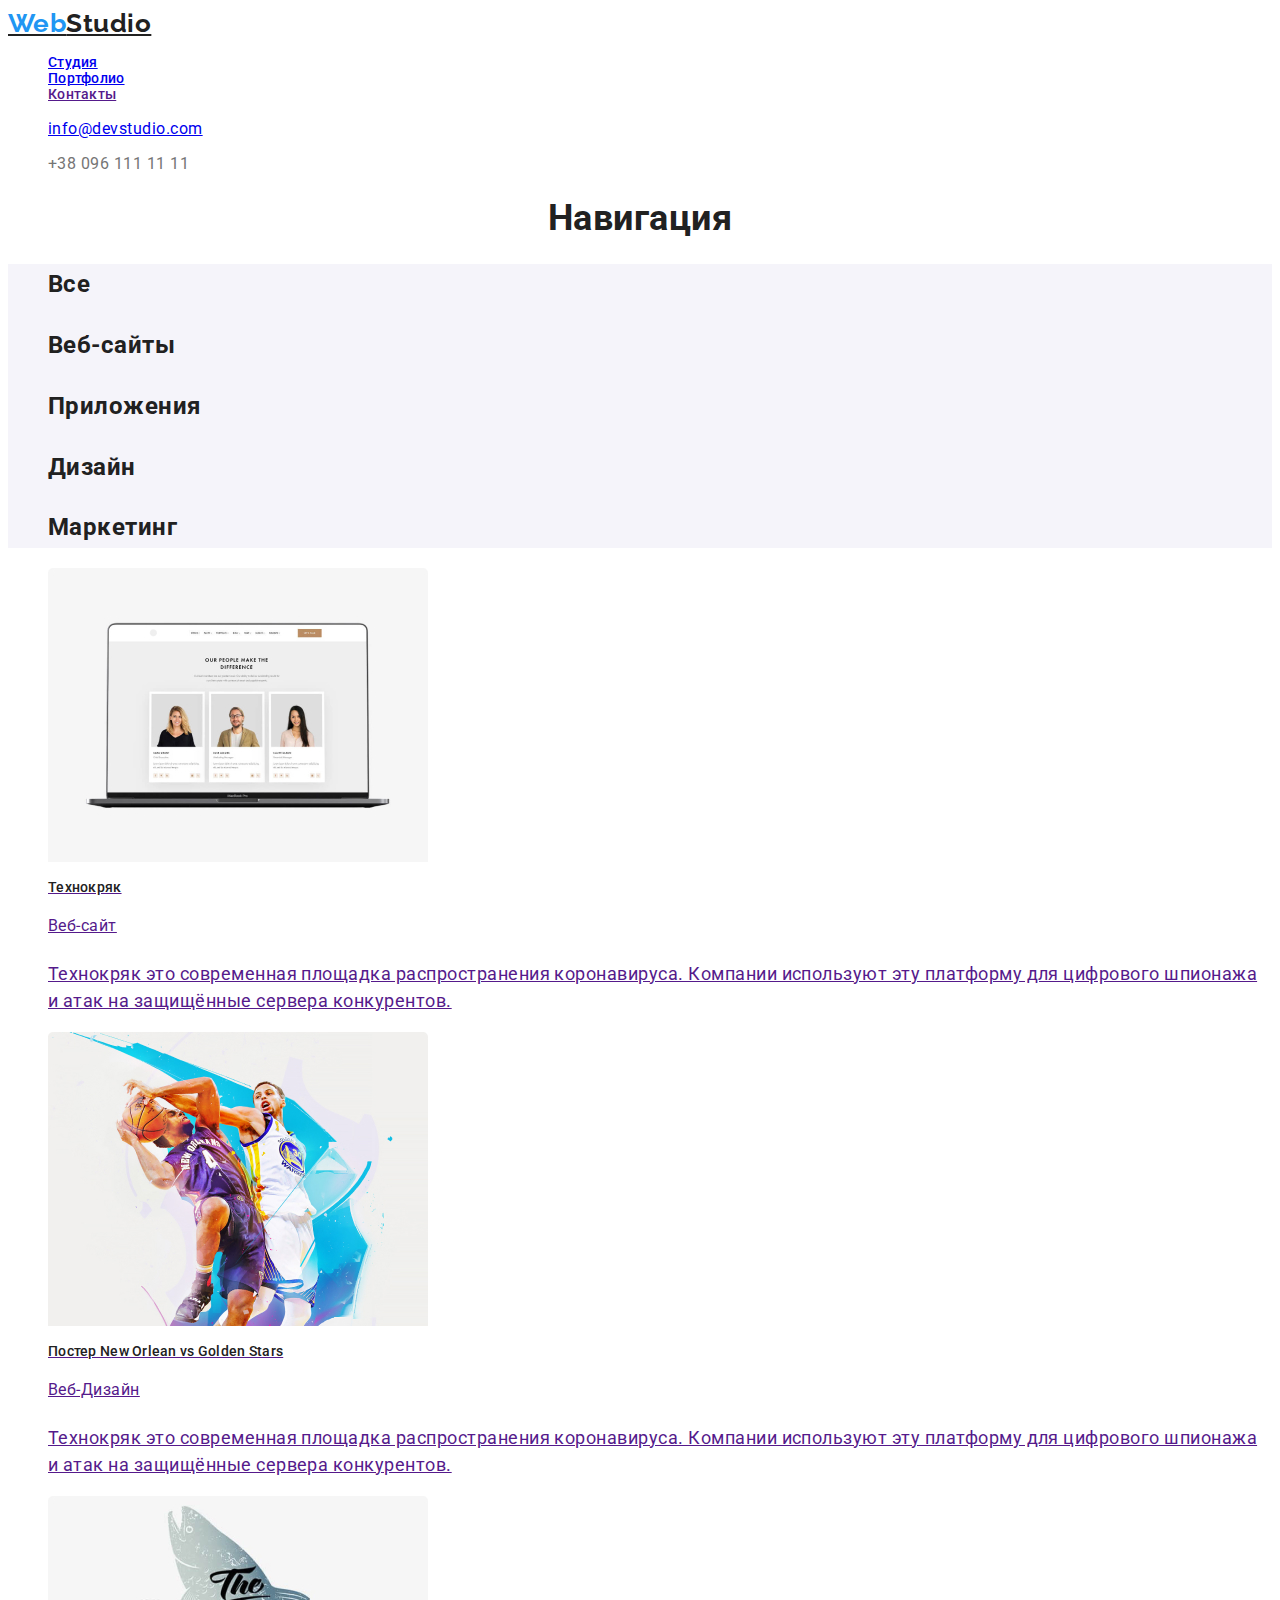
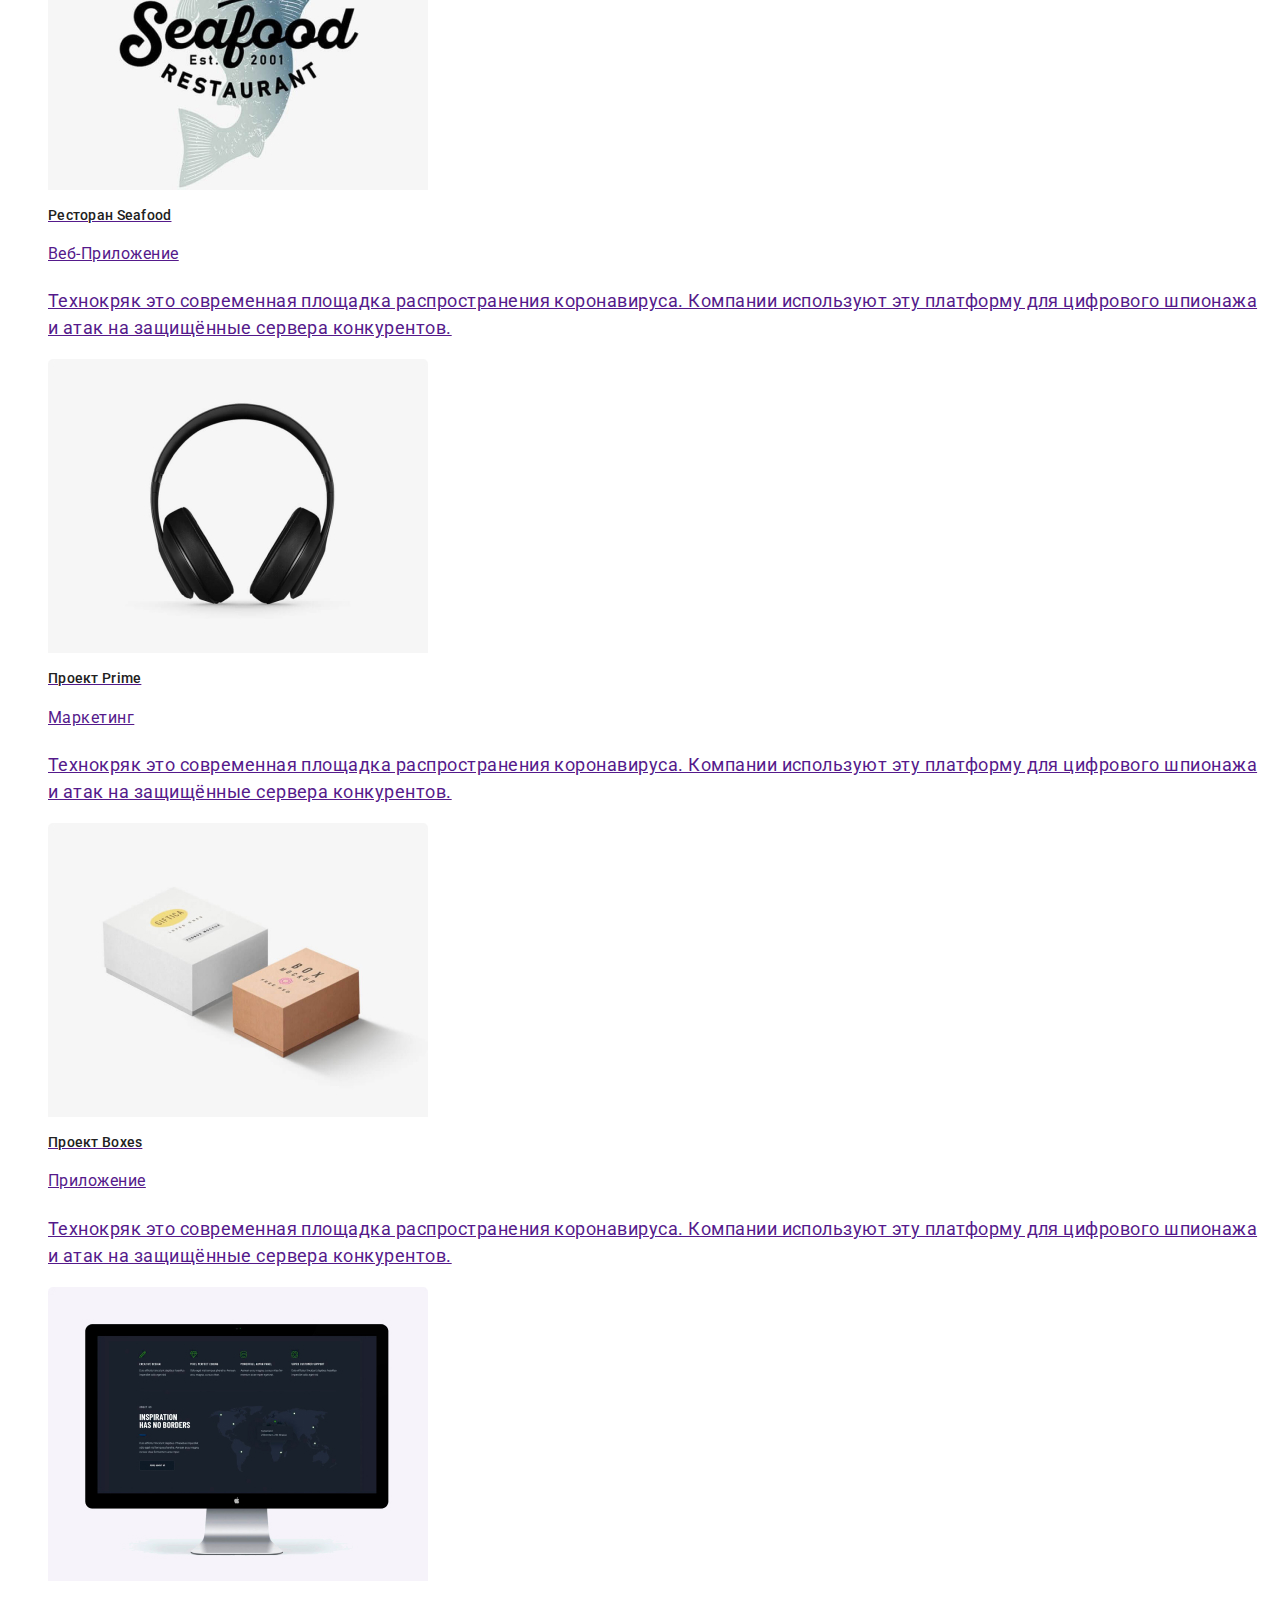
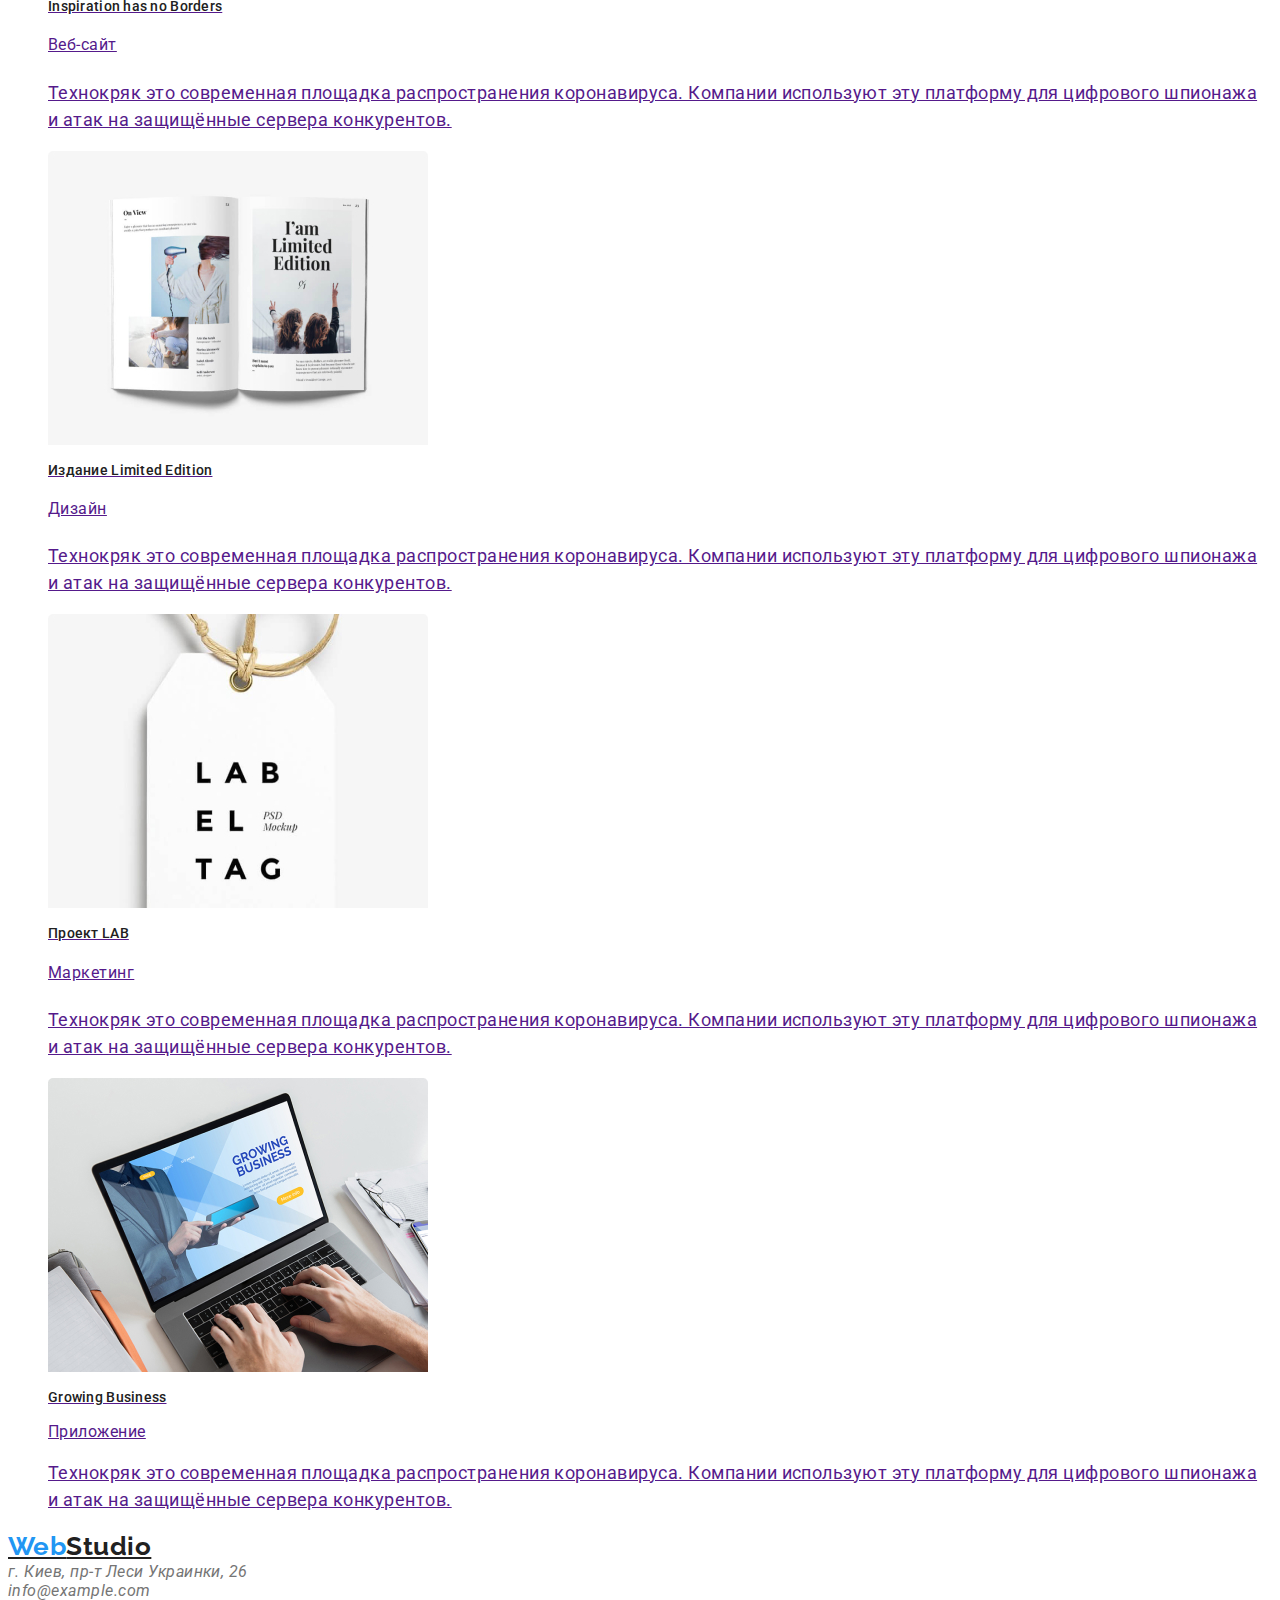
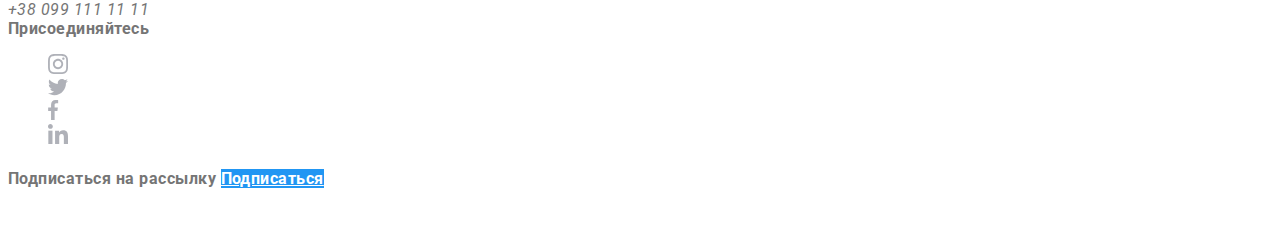
==== portfolio.html @ 04b440ba "update" ====
<!DOCTYPE html>
<html lang="ru">
<head>
    <meta charset="UTF-8">
    <meta name="viewport" content="width=device-width, initial-scale=1.0">
    <title>Portfolio</title>
    <link  href="https://fonts.googleapis.com/css2?family=Raleway:wght@700&family=Roboto:wght@400;500;700;900&display=swap"
     rel="stylesheet">
    <link  rel="stylesheet" href="./css/styles.css">
</head>
<body>
      <!--Шапка-->
    <header>
      <nav>
      <a href ="./index.html" class="logo"><span class="web">Web</span>Studio</a>
       <ul class="site-nav">
         <li class="link"><a href="./index.html">Студия</a></li>
         <li class="link current"><a href="portfolio.html">Портфолио</a></li>
         <li class="link"><a href="">Контакты</a></li>
      </ul> 
      </nav>
       <ul class="auth-nav">
         <li> <a href="info@devstudio.com" class="link">info@devstudio.com</a></li>
         <li><p>+38 096 111 11 11</p></li>
      </ul>
  </header>
         <!--Навигация-->
     <main>
            <section class="section">
                <h1 class="section-title">Навигация</h1> <!--скрить с css-->
                   <ul class="button">
                    <li class="nav"><h2>Все</h2></li>
                    <li class="nav"><h2>Веб-сайты</h2></li>
                    <li class="nav"><h2>Приложения</h2></li>
                    <li class="nav"><h2>Дизайн</h2></li>
                    <li class="nav"><h2>Маркетинг</h2></li>
                </ul>
                  <!--Портфолио-->
                <ul>              
           
                   <li> 
                    <a href=""> 
                        <img src="./images/portfolio1.jpg" alt="Ноутбук"> 
                        <h3 class="title-portfolio">Технокряк</h3> 
                         <p class="text">Веб-сайт</p>
                        <p class="text-about">Технокряк это современная площадка распространения коронавируса. Компании используют эту платформу для цифрового шпионажа и атак на защищённые сервера конкурентов.</p>
                    </a>
                   </li>
           
                   <li> 
                    <a href=""> 
                        <img src="./images/portfolio2.jpg" alt="Ноутбук"> 
                        <h3 class="title-portfolio">Постер New Orlean vs Golden Stars</h3> 
                         <p class="text">Веб-Дизайн</p>
                        <p class="text-about">Технокряк это современная площадка распространения коронавируса. Компании используют эту платформу для цифрового шпионажа и атак на защищённые сервера конкурентов.</p>
                    </a>
                   </li>

                   <li> 
                    <a href=""> 
                        <img src="./images/portfolio3.jpg" alt="Ноутбук"> 
                        <h3 class="title-portfolio">Ресторан Seafood</h3> 
                         <p class="text">Веб-Приложение</p>
                        <p class="text-about">Технокряк это современная площадка распространения коронавируса. Компании используют эту платформу для цифрового шпионажа и атак на защищённые сервера конкурентов.</p>
                    </a>
                   </li>

                   <li> 
                    <a href=""> 
                        <img src="./images/portfolio4.jpg" alt="Ноутбук"> 
                        <h3 class="title-portfolio">Проект Prime</h3> 
                         <p class="text">Маркетинг</p>
                        <p class="text-about">Технокряк это современная площадка распространения коронавируса. Компании используют эту платформу для цифрового шпионажа и атак на защищённые сервера конкурентов.</p>
                    </a>
                   </li>

                   <li> 
                    <a href=""> 
                        <img src="./images/portfolio5.jpg" alt="Ноутбук"> 
                        <h3 class="title-portfolio">Проект Boxes</h3> 
                         <p class="text">Приложение</p>
                        <p class="text-about">Технокряк это современная площадка распространения коронавируса. Компании используют эту платформу для цифрового шпионажа и атак на защищённые сервера конкурентов.</p>
                    </a>
                   </li>

                   <li> 
                    <a href=""> 
                        <img src="./images/portfolio6.jpg" alt="Ноутбук"> 
                        <h3 class="title-portfolio">Inspiration has no Borders</h3> 
                         <p class="text">Веб-сайт</p>
                        <p class="text-about">Технокряк это современная площадка распространения коронавируса. Компании используют эту платформу для цифрового шпионажа и атак на защищённые сервера конкурентов.</p>
                    </a>
                   </li>

                   <li> 
                    <a href=""> 
                        <img src="./images/portfolio7.jpg" alt="Ноутбук"> 
                        <h3 class="title-portfolio">Издание Limited Edition</h3> 
                         <p class="text">Дизайн</p>
                        <p class="text-about">Технокряк это современная площадка распространения коронавируса. Компании используют эту платформу для цифрового шпионажа и атак на защищённые сервера конкурентов.</p>
                    </a>
                   </li>

                   <li> 
                    <a href=""> 
                        <img src="./images/portfolio8.jpg" alt="Ноутбук"> 
                        <h3 class="title-portfolio">Проект LAB</h3> 
                         <p class="text">Маркетинг</p>
                        <p class="text-about">Технокряк это современная площадка распространения коронавируса. Компании используют эту платформу для цифрового шпионажа и атак на защищённые сервера конкурентов.</p>
                    </a>
                   </li>
  
                   <li> 
                    <a href=""> 
                        <img src="./images/portfolio9.jpg" alt="Ноутбук"> 
                        <h3 class="title-portfolio">Growing Business</h3> 
                         <p>Приложение</p>
                        <p class="text-about">Технокряк это современная площадка распространения коронавируса. Компании используют эту платформу для цифрового шпионажа и атак на защищённые сервера конкурентов.</p>
                    </a>
                   </li>
                </ul>
            </section>   
     </main>
     <!--Футер-->
     <footer>
        <div>
            <a href ="./index.html" class="logo"><span class="web">Web</span>Studio</a>
            <address>
                г. Киев, пр-т Леси Украинки, 26 <br>
                info@example.com <br>
                +38 099 111 11 11
            </address>
        </div>
        <div>
            <b>Присоединяйтесь</b>
            <ul>
                 <li><a href="/"class="icon"><img src="./images/instagram.svg" alt="Логотип Инстраграм"></a></li>
                 <li><a href="/"class="icon"><img src="./images/twitter.svg" alt="Логотип Твиттер"></a></li>
                 <li><a href="/"class="icon"><img src="./images/facebook.svg" alt="Логотип Фейсбук"></a></li>
                 <li><a href="/"class="icon"><img src="./images/linkedin.svg" alt="Логотип Линкедин"></a></li>     
          </ul>
        </div>
        <div>
            <b>Подписаться на рассылку</b>
            <a href="/" class="button-primary">Подписаться</a>
        </div>
        <div>
            <p class="data"><time datetime="2020"> 2020 | Developed by GoIT Students </time></p>
        </div>  
</body>
</html>
---- css/styles.css ----
:root{
    --primary-text-color:#757575 ;
    --title-text-color: #212121 ;
    --accent-color: #2196F3 ;
    --background-color:#FFFFFF ;
    --background-button-color:#F5F4FA
}
body { 
    background-color: var(--background-color) ;
    color:var(--primary-text-color) ;
     
    font-family: Roboto, sans-serif;
    letter-spacing: 0.03em;
}
ul {
    list-style: none;
}
/*Шапка*/
.logo {

color: var(--title-text-color) ;
font-family: Raleway, sans-serif;
font-weight: 700;
font-size: 26px;
line-height: 1.2;

}


.web {
    color: var(--accent-color);
}

.site-nav .link {

color: var(--title-text-color) ;

font-weight: 500;
font-size: 14px;
line-height: 1.14;
letter-spacing: 0.02em;

}

.site-nav .link.current { 
color: var(--accent-color);
}

.site-nav .link :hover, :focus {
color: var(--accent-color);
}

.auth-nav .link :hover, :focus {
color: var(--accent-color);
}

/*Банер*/

.hero-title{

color: var(--title-text-color);

font-weight: 900;
font-size: 44px;
line-height: 1.4;
text-align: center;
letter-spacing: 0.06em;

}

/*Головна сторінка*/

.section-title {

color: var(--title-text-color);

font-weight: 700;
font-size: 36px;
line-height: 1.2;
text-align: center;
}
/*Принципи роботи*/

.feature-list .title {

color: var(--title-text-color) ;

font-weight: 700;
font-size: 14px;
line-height: 1.1;

}

.text-feature {

font-weight: 400;
font-size: 14px;
line-height: 1.7;

}
/*Чем мы занимаемся*/

.work-list .title{

color: var(--title-text-color) ;

font-weight: 700;
font-size: 14px;
line-height: 1.1;
}
/*Наша команда*/

.team-list .title{

color: var(--title-text-color) ;


font-weight: 500;
font-size: 16px;
line-height: 1.2;
}

/*Футер*/

.data{
    color: rgba(255, 255, 255, 0.4);
}


/*Кнопка*/

.button {

color: var(--title-text-color);
background-color: var(--background-button-color);

font-family: Roboto;
font-weight: 500;
font-size: 16px;
line-height: 1.7;
}

.button-primary{

 color: var(--background-color);
 background-color: var(--accent-color);
font-family: Roboto;
font-weight: 700;
font-size: 16px;
line-height: 1.9;
}
.button .nav :hover, :focus{
    color: var(--background-color);
    background-color: var(--accent-color);
}


/*Иконки*/
.icon :hover, :focus{
    background-color: var(--accent-color);
}
/*Портфолио*/
.title-portfolio {

color: var(--title-text-color);

font-weight: 500;
font-size: 14px;
line-height: 1.1;
letter-spacing: 0.02em;
}

/* Текст*/
.text {
font-weight: 400;
font-size: 16px;
line-height: 1.9;}

.text-about {
    font-weight: 400;
    font-size: 18px;
    line-height: 1.5;
}
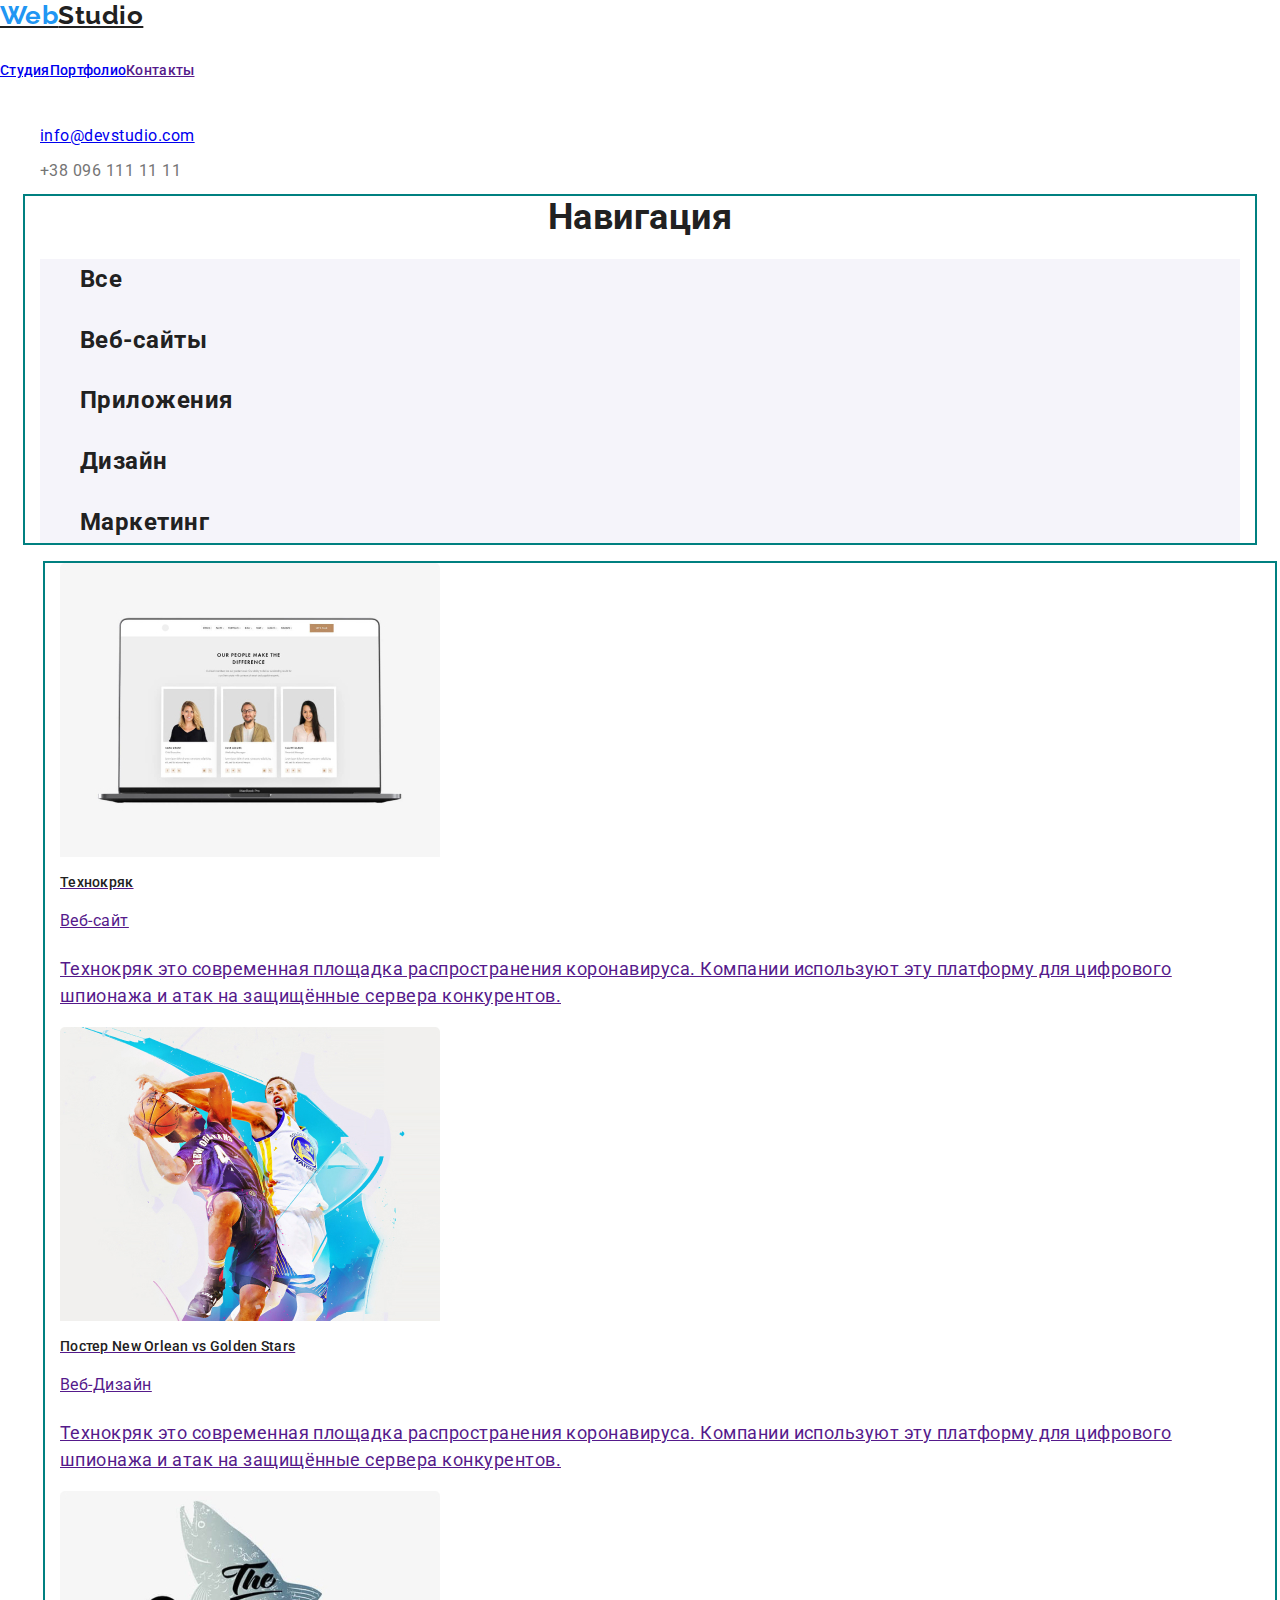
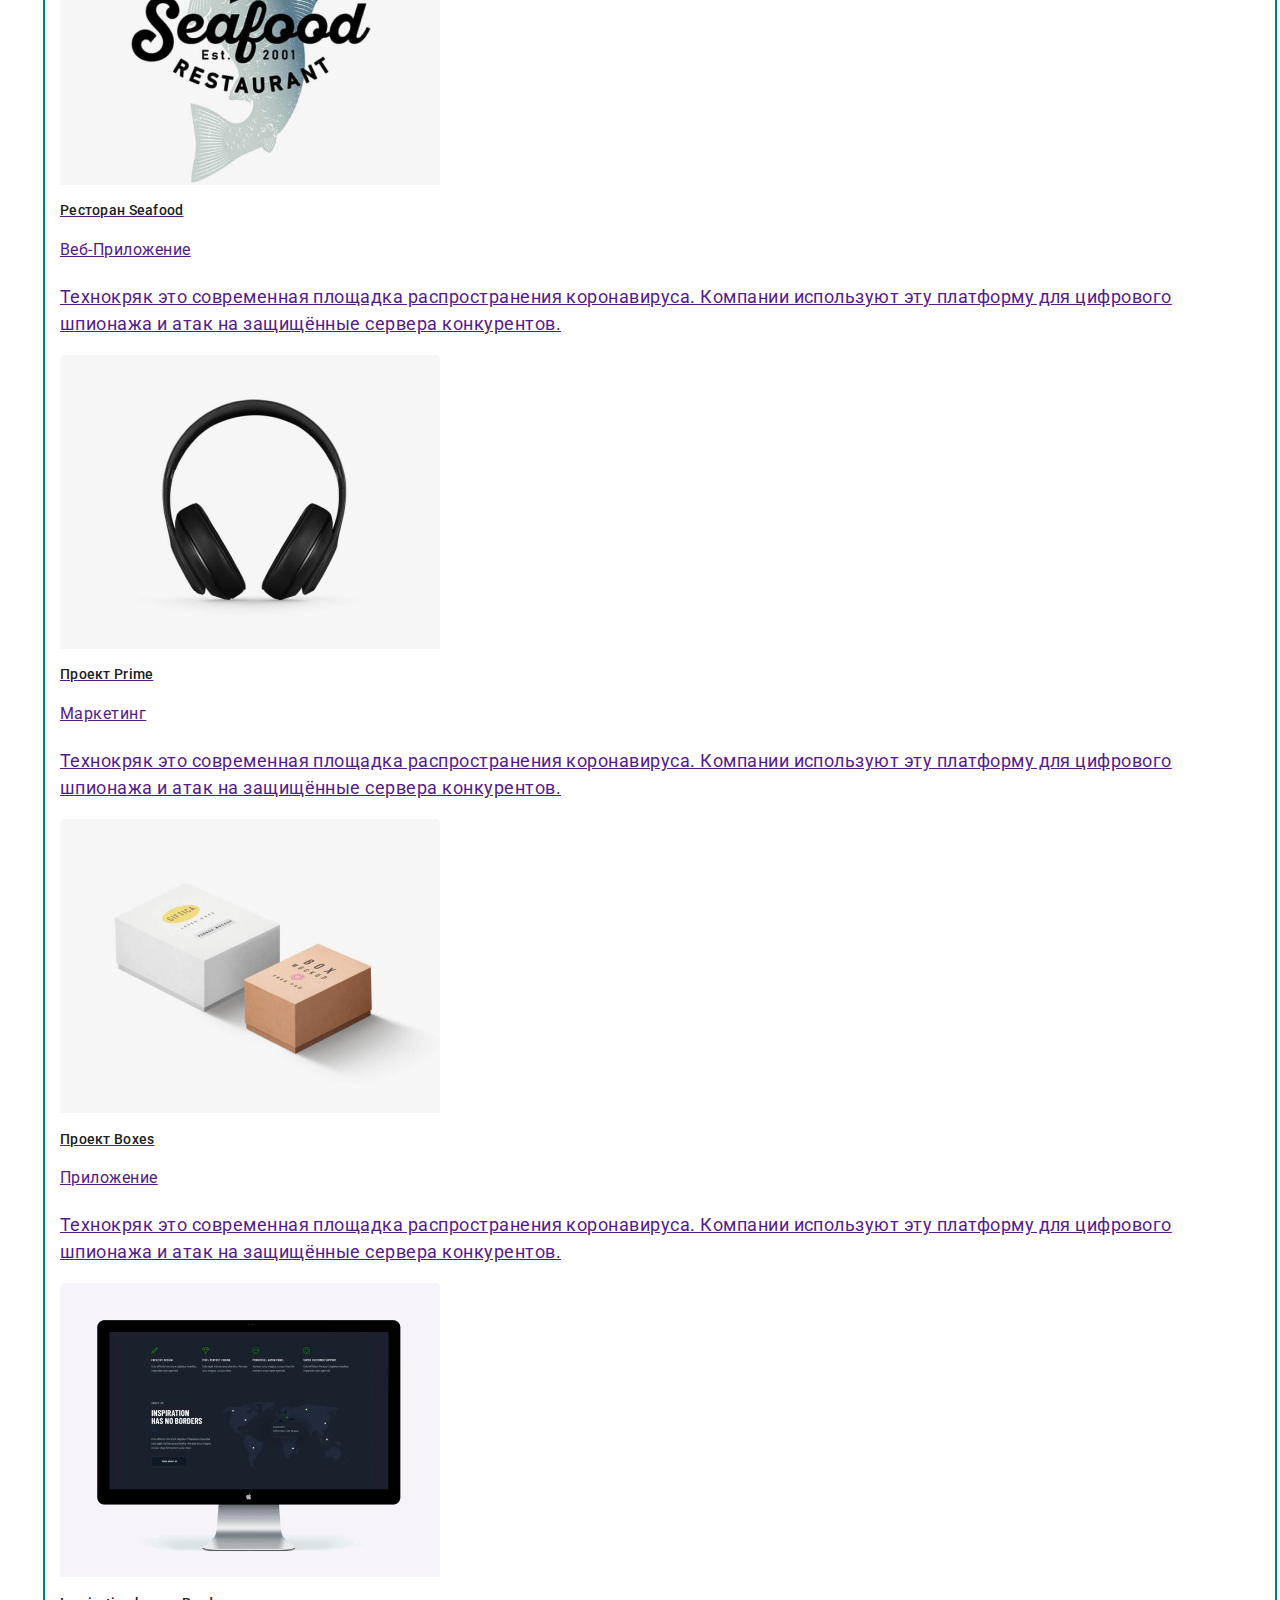
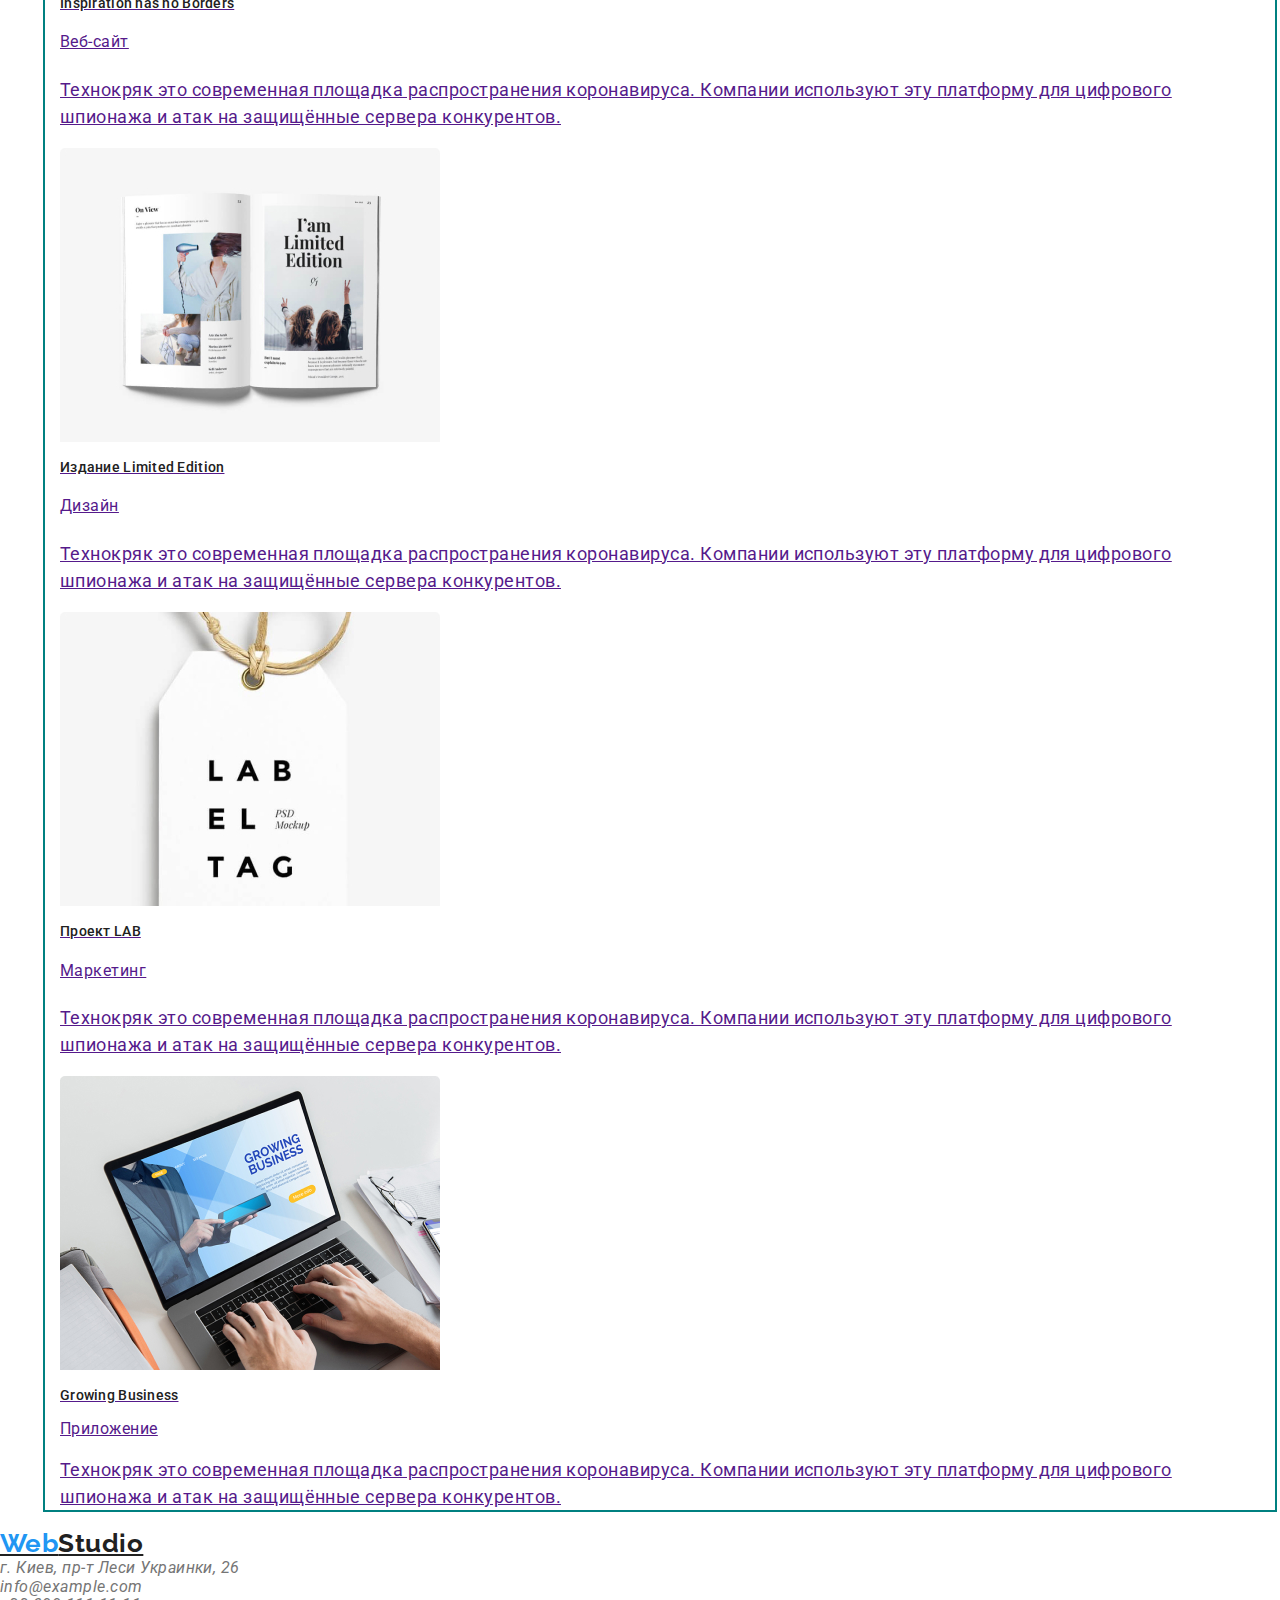
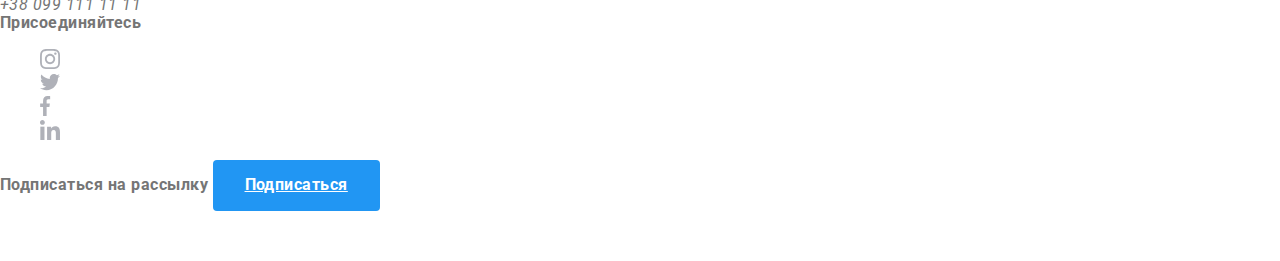
==== commit 4b2aa79e: "up" ====
--- a/portfolio.html
+++ b/portfolio.html
@@ -6,6 +6,7 @@
     <title>Portfolio</title>
     <link  href="https://fonts.googleapis.com/css2?family=Raleway:wght@700&family=Roboto:wght@400;500;700;900&display=swap"
      rel="stylesheet">
+     <link rel="stylesheet" href="https://cdnjs.cloudflare.com/ajax/libs/modern-normalize/0.6.0/modern-normalize.min.css">
     <link  rel="stylesheet" href="./css/styles.css">
 </head>
 <body>
@@ -27,97 +28,102 @@
          <!--Навигация-->
      <main>
             <section class="section">
-                <h1 class="section-title">Навигация</h1> <!--скрить с css-->
-                   <ul class="button">
-                    <li class="nav"><h2>Все</h2></li>
-                    <li class="nav"><h2>Веб-сайты</h2></li>
-                    <li class="nav"><h2>Приложения</h2></li>
-                    <li class="nav"><h2>Дизайн</h2></li>
-                    <li class="nav"><h2>Маркетинг</h2></li>
-                </ul>
+                <div class="container-a">
+                    <h1 class="section-portfolio">Навигация</h1> <!--скрить с css-->
+                    <ul class="button-portfolio">
+                     <li class="nav"><h2>Все</h2></li>
+                     <li class="nav"><h2>Веб-сайты</h2></li>
+                     <li class="nav"><h2>Приложения</h2></li>
+                     <li class="nav"><h2>Дизайн</h2></li>
+                     <li class="nav"><h2>Маркетинг</h2></li>
+                  </div> 
+                 </ul>
+                
                   <!--Портфолио-->
-                <ul>              
-           
-                   <li> 
-                    <a href=""> 
-                        <img src="./images/portfolio1.jpg" alt="Ноутбук"> 
-                        <h3 class="title-portfolio">Технокряк</h3> 
-                         <p class="text">Веб-сайт</p>
-                        <p class="text-about">Технокряк это современная площадка распространения коронавируса. Компании используют эту платформу для цифрового шпионажа и атак на защищённые сервера конкурентов.</p>
-                    </a>
-                   </li>
-           
-                   <li> 
-                    <a href=""> 
-                        <img src="./images/portfolio2.jpg" alt="Ноутбук"> 
-                        <h3 class="title-portfolio">Постер New Orlean vs Golden Stars</h3> 
-                         <p class="text">Веб-Дизайн</p>
-                        <p class="text-about">Технокряк это современная площадка распространения коронавируса. Компании используют эту платформу для цифрового шпионажа и атак на защищённые сервера конкурентов.</p>
-                    </a>
-                   </li>
+                <ul class="section">              
+                   <div class="container-a">
+                    <li> 
+                        <a href=""> 
+                            <img src="./images/portfolio1.jpg" alt="Ноутбук"> 
+                            <h3 class="title-portfolio">Технокряк</h3> 
+                             <p class="text">Веб-сайт</p>
+                            <p class="text-about">Технокряк это современная площадка распространения коронавируса. Компании используют эту платформу для цифрового шпионажа и атак на защищённые сервера конкурентов.</p>
+                        </a>
+                       </li>
+               
+                       <li> 
+                        <a href=""> 
+                            <img src="./images/portfolio2.jpg" alt="Ноутбук"> 
+                            <h3 class="title-portfolio">Постер New Orlean vs Golden Stars</h3> 
+                             <p class="text">Веб-Дизайн</p>
+                            <p class="text-about">Технокряк это современная площадка распространения коронавируса. Компании используют эту платформу для цифрового шпионажа и атак на защищённые сервера конкурентов.</p>
+                        </a>
+                       </li>
+    
+                       <li> 
+                        <a href=""> 
+                            <img src="./images/portfolio3.jpg" alt="Ноутбук"> 
+                            <h3 class="title-portfolio">Ресторан Seafood</h3> 
+                             <p class="text">Веб-Приложение</p>
+                            <p class="text-about">Технокряк это современная площадка распространения коронавируса. Компании используют эту платформу для цифрового шпионажа и атак на защищённые сервера конкурентов.</p>
+                        </a>
+                       </li>
+    
+                       <li> 
+                        <a href=""> 
+                            <img src="./images/portfolio4.jpg" alt="Ноутбук"> 
+                            <h3 class="title-portfolio">Проект Prime</h3> 
+                             <p class="text">Маркетинг</p>
+                            <p class="text-about">Технокряк это современная площадка распространения коронавируса. Компании используют эту платформу для цифрового шпионажа и атак на защищённые сервера конкурентов.</p>
+                        </a>
+                       </li>
+    
+                       <li> 
+                        <a href=""> 
+                            <img src="./images/portfolio5.jpg" alt="Ноутбук"> 
+                            <h3 class="title-portfolio">Проект Boxes</h3> 
+                             <p class="text">Приложение</p>
+                            <p class="text-about">Технокряк это современная площадка распространения коронавируса. Компании используют эту платформу для цифрового шпионажа и атак на защищённые сервера конкурентов.</p>
+                        </a>
+                       </li>
+    
+                       <li> 
+                        <a href=""> 
+                            <img src="./images/portfolio6.jpg" alt="Ноутбук"> 
+                            <h3 class="title-portfolio">Inspiration has no Borders</h3> 
+                             <p class="text">Веб-сайт</p>
+                            <p class="text-about">Технокряк это современная площадка распространения коронавируса. Компании используют эту платформу для цифрового шпионажа и атак на защищённые сервера конкурентов.</p>
+                        </a>
+                       </li>
+    
+                       <li> 
+                        <a href=""> 
+                            <img src="./images/portfolio7.jpg" alt="Ноутбук"> 
+                            <h3 class="title-portfolio">Издание Limited Edition</h3> 
+                             <p class="text">Дизайн</p>
+                            <p class="text-about">Технокряк это современная площадка распространения коронавируса. Компании используют эту платформу для цифрового шпионажа и атак на защищённые сервера конкурентов.</p>
+                        </a>
+                       </li>
+    
+                       <li> 
+                        <a href=""> 
+                            <img src="./images/portfolio8.jpg" alt="Ноутбук"> 
+                            <h3 class="title-portfolio">Проект LAB</h3> 
+                             <p class="text">Маркетинг</p>
+                            <p class="text-about">Технокряк это современная площадка распространения коронавируса. Компании используют эту платформу для цифрового шпионажа и атак на защищённые сервера конкурентов.</p>
+                        </a>
+                       </li>
+      
+                       <li> 
+                        <a href=""> 
+                            <img src="./images/portfolio9.jpg" alt="Ноутбук"> 
+                            <h3 class="title-portfolio">Growing Business</h3> 
+                             <p>Приложение</p>
+                            <p class="text-about">Технокряк это современная площадка распространения коронавируса. Компании используют эту платформу для цифрового шпионажа и атак на защищённые сервера конкурентов.</p>
+                        </a>
+                       </li> 
 
-                   <li> 
-                    <a href=""> 
-                        <img src="./images/portfolio3.jpg" alt="Ноутбук"> 
-                        <h3 class="title-portfolio">Ресторан Seafood</h3> 
-                         <p class="text">Веб-Приложение</p>
-                        <p class="text-about">Технокряк это современная площадка распространения коронавируса. Компании используют эту платформу для цифрового шпионажа и атак на защищённые сервера конкурентов.</p>
-                    </a>
-                   </li>
-
-                   <li> 
-                    <a href=""> 
-                        <img src="./images/portfolio4.jpg" alt="Ноутбук"> 
-                        <h3 class="title-portfolio">Проект Prime</h3> 
-                         <p class="text">Маркетинг</p>
-                        <p class="text-about">Технокряк это современная площадка распространения коронавируса. Компании используют эту платформу для цифрового шпионажа и атак на защищённые сервера конкурентов.</p>
-                    </a>
-                   </li>
-
-                   <li> 
-                    <a href=""> 
-                        <img src="./images/portfolio5.jpg" alt="Ноутбук"> 
-                        <h3 class="title-portfolio">Проект Boxes</h3> 
-                         <p class="text">Приложение</p>
-                        <p class="text-about">Технокряк это современная площадка распространения коронавируса. Компании используют эту платформу для цифрового шпионажа и атак на защищённые сервера конкурентов.</p>
-                    </a>
-                   </li>
-
-                   <li> 
-                    <a href=""> 
-                        <img src="./images/portfolio6.jpg" alt="Ноутбук"> 
-                        <h3 class="title-portfolio">Inspiration has no Borders</h3> 
-                         <p class="text">Веб-сайт</p>
-                        <p class="text-about">Технокряк это современная площадка распространения коронавируса. Компании используют эту платформу для цифрового шпионажа и атак на защищённые сервера конкурентов.</p>
-                    </a>
-                   </li>
-
-                   <li> 
-                    <a href=""> 
-                        <img src="./images/portfolio7.jpg" alt="Ноутбук"> 
-                        <h3 class="title-portfolio">Издание Limited Edition</h3> 
-                         <p class="text">Дизайн</p>
-                        <p class="text-about">Технокряк это современная площадка распространения коронавируса. Компании используют эту платформу для цифрового шпионажа и атак на защищённые сервера конкурентов.</p>
-                    </a>
-                   </li>
-
-                   <li> 
-                    <a href=""> 
-                        <img src="./images/portfolio8.jpg" alt="Ноутбук"> 
-                        <h3 class="title-portfolio">Проект LAB</h3> 
-                         <p class="text">Маркетинг</p>
-                        <p class="text-about">Технокряк это современная площадка распространения коронавируса. Компании используют эту платформу для цифрового шпионажа и атак на защищённые сервера конкурентов.</p>
-                    </a>
-                   </li>
-  
-                   <li> 
-                    <a href=""> 
-                        <img src="./images/portfolio9.jpg" alt="Ноутбук"> 
-                        <h3 class="title-portfolio">Growing Business</h3> 
-                         <p>Приложение</p>
-                        <p class="text-about">Технокряк это современная площадка распространения коронавируса. Компании используют эту платформу для цифрового шпионажа и атак на защищённые сервера конкурентов.</p>
-                    </a>
-                   </li>
+                   </div>
                 </ul>
             </section>   
      </main>
--- a/css/styles.css
+++ b/css/styles.css
@@ -16,6 +16,43 @@
     list-style: none;
 }
 /*Шапка*/
+.container {
+margin: 0 auto;
+width:0 auto;
+padding-right: 15px;
+padding-left: 15px;
+outline: 2px solid teal;
+}
+.header-container {
+display: flex;
+align-items: baseline;
+}
+.container-a{
+margin-left: auto;
+margin-right: auto;
+width: 1230px;
+padding-right: 15px;
+padding-left: 15px;
+outline: 2px solid teal;
+
+}
+
+ .page-info {
+ display: flex;
+ margin-left: auto;
+ margin: 0px;
+ padding: 0px;
+
+ }
+ 
+.page-info .item + .item {
+margin-left: 50px;
+}
+
+.phone {
+    width: 150px;
+    margin: 0px;
+}
 .logo {
 
 color: var(--title-text-color) ;
@@ -31,8 +68,21 @@
     color: var(--accent-color);
 }
 
+.site-nav{
+margin: 0px;
+padding: 0px;
+display: flex;
+}
+
+.site-nav .item + .item
+{
+margin-left:50px;
+}
+
 .site-nav .link {
-
+display: block;
+padding-top: 32px;
+padding-bottom: 32px;
 color: var(--title-text-color) ;
 
 font-weight: 500;
@@ -46,17 +96,15 @@
 color: var(--accent-color);
 }
 
-.site-nav .link :hover, :focus {
+.site-nav .link:hover,:focus{
 color: var(--accent-color);
 }
 
-.auth-nav .link :hover, :focus {
-color: var(--accent-color);
-}
-
 /*Банер*/
 
-.hero-title{
+.hero-title{ 
+margin: 0px;
+margin-bottom: 46px;
 
 color: var(--title-text-color);
 
@@ -68,20 +116,34 @@
 
 }
 
-/*Головна сторінка*/
+
+/*Принципи роботи*/
 
 .section-title {
-
-color: var(--title-text-color);
-
+text-align: center;   
+margin: 0px;
+margin-bottom: 50px;
+
+
+color: var(--title-text-color);
+    
 font-weight: 700;
 font-size: 36px;
 line-height: 1.2;
 text-align: center;
 }
-/*Принципи роботи*/
+
+.feature-list {
+display: flex;
+width: 1230px;
+margin: 0px;
+padding-left: 15px;
+padding-right: 15px;
+
+}
 
 .feature-list .title {
+margin: 10px;
 
 color: var(--title-text-color) ;
 
@@ -92,15 +154,27 @@
 }
 
 .text-feature {
+margin: 0px;
 
 font-weight: 400;
 font-size: 14px;
 line-height: 1.7;
-
-}
+}
+
+.feature-icon{
+margin-bottom: 30px;
+}
+
 /*Чем мы занимаемся*/
 
+.work-list{
+display: flex;
+margin: 0px;
+
+}
+
 .work-list .title{
+margin: 0px;
 
 color: var(--title-text-color) ;
 
@@ -110,14 +184,29 @@
 }
 /*Наша команда*/
 
+.team-list {
+    margin: 0px;
+}
+
 .team-list .title{
-
+margin-top: 0px;
+margin-bottom: 10px;
 color: var(--title-text-color) ;
 
 
 font-weight: 500;
 font-size: 16px;
 line-height: 1.2;
+}
+.team-title {
+margin-top: 0px;
+margin-bottom: 16px;
+}
+
+/*Постоянные клиенты*/
+
+.customer-list {
+    margin: 0px;
 }
 
 /*Футер*/
@@ -141,6 +230,10 @@
 }
 
 .button-primary{
+display: inline-block;
+border-radius: 4px;
+padding: 10px 32px; 
+text-align: center;
 
  color: var(--background-color);
  background-color: var(--accent-color);
@@ -160,6 +253,17 @@
     background-color: var(--accent-color);
 }
 /*Портфолио*/
+.section-portfolio{
+margin: auto;
+color: var(--title-text-color);
+        
+font-weight: 700;
+font-size: 36px;
+line-height: 1.2;
+text-align: center;
+    }
+
+
 .title-portfolio {
 
 color: var(--title-text-color);
@@ -169,7 +273,22 @@
 line-height: 1.1;
 letter-spacing: 0.02em;
 }
-
+.button-portfolio{
+margin: auto;
+
+color: var(--title-text-color);
+background-color: var(--background-button-color);
+    
+font-family: Roboto;
+font-weight: 500;
+font-size: 16px;
+line-height: 1.7;
+    }
+.button-portfolio .nav :hover, :focus{
+margin:auto;
+color: var(--background-color);
+background-color: var(--accent-color);
+    }
 /* Текст*/
 .text {
 font-weight: 400;
@@ -181,4 +300,4 @@
     font-size: 18px;
     line-height: 1.5;
 }
-
+ 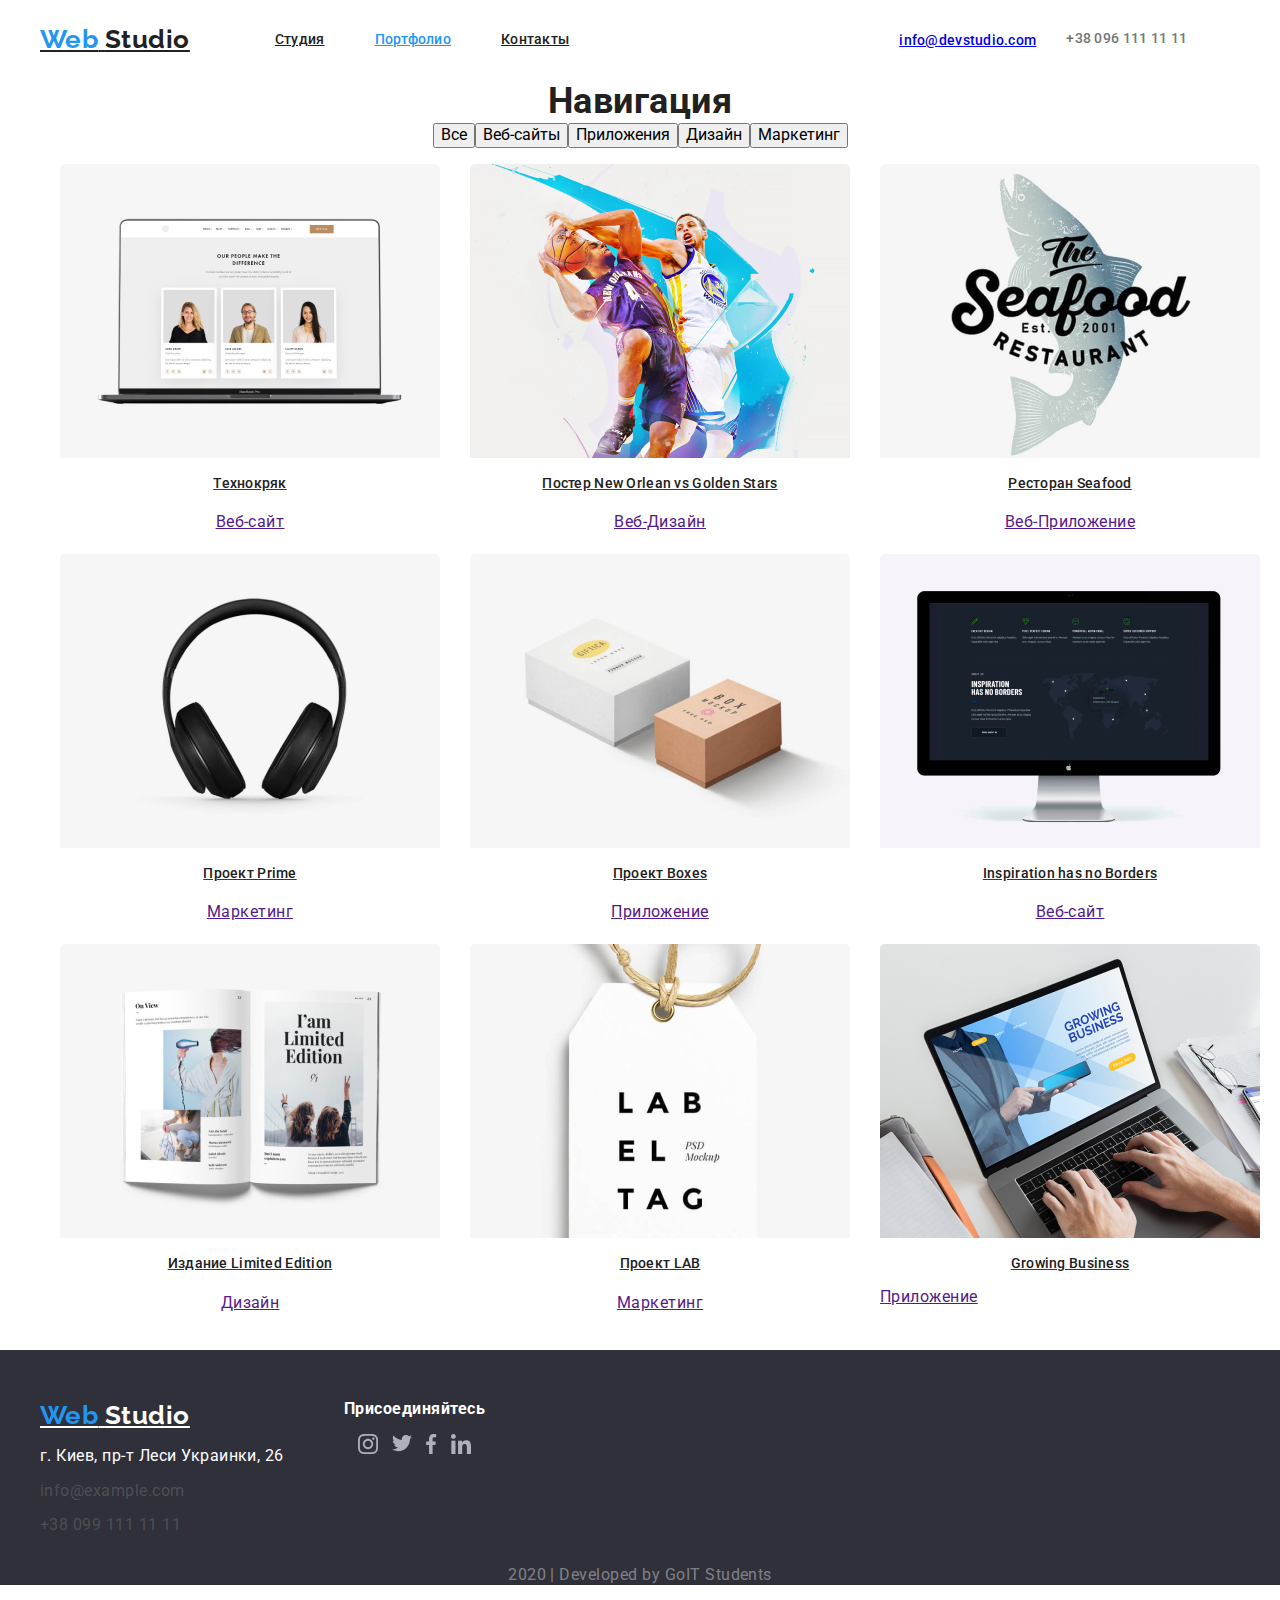
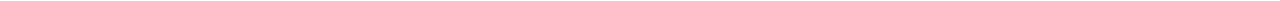
==== commit e3d46971: "all changes" ====
--- a/portfolio.html
+++ b/portfolio.html
@@ -10,148 +10,141 @@
     <link  rel="stylesheet" href="./css/styles.css">
 </head>
 <body>
-      <!--Шапка-->
-    <header>
-      <nav>
-      <a href ="./index.html" class="logo"><span class="web">Web</span>Studio</a>
-       <ul class="site-nav">
-         <li class="link"><a href="./index.html">Студия</a></li>
-         <li class="link current"><a href="portfolio.html">Портфолио</a></li>
-         <li class="link"><a href="">Контакты</a></li>
-      </ul> 
-      </nav>
-       <ul class="auth-nav">
-         <li> <a href="info@devstudio.com" class="link">info@devstudio.com</a></li>
-         <li><p>+38 096 111 11 11</p></li>
-      </ul>
-  </header>
+    <!--Шапка-->
+    <header class="section">
+        <div class= "container" >
+            <nav class="nav">
+                <a href ="./index.html" class="logo"><span class="web">Web</span> <span class="studio">Studio</span></a>
+                 <ul class="site-nav">
+                   <li class="item"><a class="link" href="">Студия</a></li>
+                   <li class="item"><a class="link current" href="portfolio.html">Портфолио</a></li>
+                   <li class="item"><a class="link"href="">Контакты</a></li>
+                </ul> 
+               <ul class="nav-link">
+                   <li class="item"><a href="info@devstudio.com" class="link">info@devstudio.com</a></li>
+                   <li class="item"><p class="phone">+38 096 111 11 11</p></li>
+                </ul>
+            </nav>
+        </div>
+    </header>
          <!--Навигация-->
      <main>
             <section class="section">
-                <div class="container-a">
+                <div class="container">
                     <h1 class="section-portfolio">Навигация</h1> <!--скрить с css-->
                     <ul class="button-portfolio">
-                     <li class="nav"><h2>Все</h2></li>
-                     <li class="nav"><h2>Веб-сайты</h2></li>
-                     <li class="nav"><h2>Приложения</h2></li>
-                     <li class="nav"><h2>Дизайн</h2></li>
-                     <li class="nav"><h2>Маркетинг</h2></li>
+                        <li class="nav"><button type="button">Все</button></li>
+                        <li class="nav"><button type="button">Веб-сайты</button></li>
+                        <li class="nav"><button type="button">Приложения</button></li>
+                        <li class="nav"><button type="button">Дизайн</button></li>
+                        <li class="nav"><button type="button">Маркетинг</button></li>
                   </div> 
                  </ul>
                 
                   <!--Портфолио-->
                 <ul class="section">              
-                   <div class="container-a">
-                    <li> 
+                   <div class="container  flex-portfolio" >
+                    <li class="item"> 
                         <a href=""> 
                             <img src="./images/portfolio1.jpg" alt="Ноутбук"> 
                             <h3 class="title-portfolio">Технокряк</h3> 
                              <p class="text">Веб-сайт</p>
-                            <p class="text-about">Технокряк это современная площадка распространения коронавируса. Компании используют эту платформу для цифрового шпионажа и атак на защищённые сервера конкурентов.</p>
                         </a>
-                       </li>
+                    </li>
                
-                       <li> 
+                    <li class="item"> 
                         <a href=""> 
                             <img src="./images/portfolio2.jpg" alt="Ноутбук"> 
                             <h3 class="title-portfolio">Постер New Orlean vs Golden Stars</h3> 
                              <p class="text">Веб-Дизайн</p>
-                            <p class="text-about">Технокряк это современная площадка распространения коронавируса. Компании используют эту платформу для цифрового шпионажа и атак на защищённые сервера конкурентов.</p>
                         </a>
-                       </li>
+                    </li>
     
-                       <li> 
+                    <li class="item"> 
                         <a href=""> 
                             <img src="./images/portfolio3.jpg" alt="Ноутбук"> 
                             <h3 class="title-portfolio">Ресторан Seafood</h3> 
                              <p class="text">Веб-Приложение</p>
-                            <p class="text-about">Технокряк это современная площадка распространения коронавируса. Компании используют эту платформу для цифрового шпионажа и атак на защищённые сервера конкурентов.</p>
                         </a>
-                       </li>
+                    </li>
     
-                       <li> 
+                    <li class="item"> 
                         <a href=""> 
                             <img src="./images/portfolio4.jpg" alt="Ноутбук"> 
                             <h3 class="title-portfolio">Проект Prime</h3> 
                              <p class="text">Маркетинг</p>
-                            <p class="text-about">Технокряк это современная площадка распространения коронавируса. Компании используют эту платформу для цифрового шпионажа и атак на защищённые сервера конкурентов.</p>
                         </a>
-                       </li>
+                    </li>
     
-                       <li> 
+                    <li class="item"> 
                         <a href=""> 
                             <img src="./images/portfolio5.jpg" alt="Ноутбук"> 
                             <h3 class="title-portfolio">Проект Boxes</h3> 
                              <p class="text">Приложение</p>
-                            <p class="text-about">Технокряк это современная площадка распространения коронавируса. Компании используют эту платформу для цифрового шпионажа и атак на защищённые сервера конкурентов.</p>
                         </a>
-                       </li>
+                    </li>
     
-                       <li> 
+                    <li class="item"> 
                         <a href=""> 
                             <img src="./images/portfolio6.jpg" alt="Ноутбук"> 
                             <h3 class="title-portfolio">Inspiration has no Borders</h3> 
                              <p class="text">Веб-сайт</p>
-                            <p class="text-about">Технокряк это современная площадка распространения коронавируса. Компании используют эту платформу для цифрового шпионажа и атак на защищённые сервера конкурентов.</p>
                         </a>
                        </li>
     
-                       <li> 
+                    <li class="item"> 
                         <a href=""> 
                             <img src="./images/portfolio7.jpg" alt="Ноутбук"> 
                             <h3 class="title-portfolio">Издание Limited Edition</h3> 
                              <p class="text">Дизайн</p>
-                            <p class="text-about">Технокряк это современная площадка распространения коронавируса. Компании используют эту платформу для цифрового шпионажа и атак на защищённые сервера конкурентов.</p>
                         </a>
                        </li>
     
-                       <li> 
+                    <li class="item"> 
                         <a href=""> 
                             <img src="./images/portfolio8.jpg" alt="Ноутбук"> 
                             <h3 class="title-portfolio">Проект LAB</h3> 
                              <p class="text">Маркетинг</p>
-                            <p class="text-about">Технокряк это современная площадка распространения коронавируса. Компании используют эту платформу для цифрового шпионажа и атак на защищённые сервера конкурентов.</p>
                         </a>
-                       </li>
+                    </li>
       
-                       <li> 
+                    <li class="item"> 
                         <a href=""> 
                             <img src="./images/portfolio9.jpg" alt="Ноутбук"> 
                             <h3 class="title-portfolio">Growing Business</h3> 
                              <p>Приложение</p>
-                            <p class="text-about">Технокряк это современная площадка распространения коронавируса. Компании используют эту платформу для цифрового шпионажа и атак на защищённые сервера конкурентов.</p>
                         </a>
-                       </li> 
+                    </li> 
 
                    </div>
                 </ul>
             </section>   
      </main>
      <!--Футер-->
-     <footer>
-        <div>
-            <a href ="./index.html" class="logo"><span class="web">Web</span>Studio</a>
-            <address>
-                г. Киев, пр-т Леси Украинки, 26 <br>
-                info@example.com <br>
-                +38 099 111 11 11
-            </address>
+     <!--Футер-->
+<footer class="footer">
+    <div class="container-footer">
+       <div class="address-box"> 
+            <a href ="./index.html" class="logo-footer"><span class="web">Web</span> <span class="studio">Studio</span></a>
+        <address class="street">
+                <p>г. Киев, пр-т Леси Украинки, 26</p>
+        </address>
+         <ul class="mail-box">
+             <li><p>info@example.com</p></li>
+             <li><p>+38 099 111 11 11</p></li>
+         </ul>
         </div>
-        <div>
-            <b>Присоединяйтесь</b>
-            <ul>
-                 <li><a href="/"class="icon"><img src="./images/instagram.svg" alt="Логотип Инстраграм"></a></li>
-                 <li><a href="/"class="icon"><img src="./images/twitter.svg" alt="Логотип Твиттер"></a></li>
-                 <li><a href="/"class="icon"><img src="./images/facebook.svg" alt="Логотип Фейсбук"></a></li>
-                 <li><a href="/"class="icon"><img src="./images/linkedin.svg" alt="Логотип Линкедин"></a></li>     
+     <div class="footer-media">
+            <b class="join">Присоединяйтесь</b>
+            <ul class="media-icon">
+                 <li><a href="/" class="icon" ><img src="./images/instagram.svg" alt="Логотип Инстраграм"></a></li>
+                 <li><a href="/" class="icon"><img src="./images/twitter.svg" alt="Логотип Твиттер"></a></li>
+                 <li><a href="/" class="icon"><img src="./images/facebook.svg" alt="Логотип Фейсбук"></a></li>
+                 <li><a href="/" class="icon"><img src="./images/linkedin.svg" alt="Логотип Линкедин"></a></li>     
           </ul>
         </div>
-        <div>
-            <b>Подписаться на рассылку</b>
-            <a href="/" class="button-primary">Подписаться</a>
-        </div>
-        <div>
-            <p class="data"><time datetime="2020"> 2020 | Developed by GoIT Students </time></p>
-        </div>  
+    </div>
+    <p class="data"><time datetime="2020"> 2020 | Developed by GoIT Students </time></p>
+ </footer>
 </body>
 </html>--- a/css/styles.css
+++ b/css/styles.css
@@ -3,7 +3,8 @@
     --title-text-color: #212121 ;
     --accent-color: #2196F3 ;
     --background-color:#FFFFFF ;
-    --background-button-color:#F5F4FA
+    --background-button-color:#F5F4FA;
+    --background-footer-color: 2F303A;
 }
 body { 
     background-color: var(--background-color) ;
@@ -19,25 +20,18 @@
 .container {
 margin: 0 auto;
 width:0 auto;
-padding-right: 15px;
-padding-left: 15px;
-outline: 2px solid teal;
-}
-.header-container {
-display: flex;
-align-items: baseline;
-}
-.container-a{
-margin-left: auto;
-margin-right: auto;
 width: 1230px;
 padding-right: 15px;
 padding-left: 15px;
-outline: 2px solid teal;
-
-}
-
- .page-info {
+
+}
+
+.nav{
+display: flex;
+align-items: center;
+    }
+
+ .nav-link {
  display: flex;
  margin-left: auto;
  margin: 0px;
@@ -45,14 +39,10 @@
 
  }
  
-.page-info .item + .item {
+.nav-link .item + .item {
 margin-left: 50px;
 }
 
-.phone {
-    width: 150px;
-    margin: 0px;
-}
 .logo {
 
 color: var(--title-text-color) ;
@@ -63,15 +53,18 @@
 
 }
 
-
 .web {
     color: var(--accent-color);
 }
 
+
 .site-nav{
-margin: 0px;
-padding: 0px;
-display: flex;
+display: flex;
+margin: 0px;
+padding: 0px;
+margin-left: 85px;
+margin-right: 330px;
+
 }
 
 .site-nav .item + .item
@@ -79,7 +72,11 @@
 margin-left:50px;
 }
 
-.site-nav .link {
+.nav-link .item + .item {
+    margin-left: 30px;
+}
+
+.site-nav .link  {
 display: block;
 padding-top: 32px;
 padding-bottom: 32px;
@@ -99,12 +96,38 @@
 .site-nav .link:hover,:focus{
 color: var(--accent-color);
 }
-
+ 
+.nav-link .item  {
+    margin: 0px;
+}
+.phone {
+margin: 0px;
+font-weight: 500;
+font-size: 14px;
+line-height: 1.14;
+letter-spacing: 0.02em;
+}
+.link{
+    margin: 0px;
+font-weight: 500;
+font-size: 14px;
+line-height: 1.14;
+letter-spacing: 0.02em;
+
+}
 /*Банер*/
+.container {
+    
+    width: 1230px;
+    padding-right: 15px;
+    padding-left: 15px;
+    
+    }
 
 .hero-title{ 
-margin: 0px;
+padding-top: 200px;
 margin-bottom: 46px;
+margin-top: 0px;
 
 color: var(--title-text-color);
 
@@ -116,6 +139,33 @@
 
 }
 
+.button {
+
+color: var(--title-text-color);
+background-color: var(--background-button-color);
+    
+font-family: Roboto;
+font-weight: 500;
+font-size: 16px;
+line-height: 1.7;
+    }
+    
+.button-hero{
+display: inline-block;
+margin-left: 480px;
+margin-right: 480px;
+border-radius: 4px;
+padding: 10px 32px; 
+text-align: center;
+    
+color: var(--background-color);
+background-color: var(--accent-color);
+font-family: Roboto;
+font-weight: 700;
+font-size: 16px;
+line-height: 1.9;
+    }
+
 
 /*Принципи роботи*/
 
@@ -132,13 +182,19 @@
 line-height: 1.2;
 text-align: center;
 }
-
+.feature-list .item, .benefit-item{
+    margin-right: 30px;}
+
+.feature-list .item:last-child, .benefit-item:last-child{
+    margin-right: 0px;
+}
 .feature-list {
-display: flex;
-width: 1230px;
-margin: 0px;
-padding-left: 15px;
-padding-right: 15px;
+    padding: 0;
+    margin: 0;
+    display: flex;
+    padding-top: 30px;
+    padding-bottom: 94px;
+    align-items: center
 
 }
 
@@ -170,7 +226,16 @@
 .work-list{
 display: flex;
 margin: 0px;
-
+padding: 0px;
+
+}
+
+.work-list .item, .benefit-item{
+    margin-right: 30px;
+}
+
+.work-list .item:last-child, .benefit-item:last-child{
+    margin-right: 0px;
 }
 
 .work-list .title{
@@ -181,11 +246,18 @@
 font-weight: 700;
 font-size: 14px;
 line-height: 1.1;
+text-align: center;
 }
 /*Наша команда*/
+.section-team {
+
+background-color: var(--background-button-color) ;
+}
 
 .team-list {
-    margin: 0px;
+display: flex;
+margin: 0px;
+padding: 0px;
 }
 
 .team-list .title{
@@ -197,25 +269,102 @@
 font-weight: 500;
 font-size: 16px;
 line-height: 1.2;
+text-align: center;
+
 }
 .team-title {
 margin-top: 0px;
 margin-bottom: 16px;
-}
+text-align: center;
+
+}
+
+.social-icon {
+display: flex;
+justify-content:space-evenly; 
+padding: 0px;
+}
+
+.team-box, .benefit-item {
+    margin-right: 30px;
+}
+
+.team-box :last-child, .benefit-item :last-child{
+    margin-right: 0px;
+}
+
 
 /*Постоянные клиенты*/
 
 .customer-list {
-    margin: 0px;
+display: flex;
+padding: 0px;
+margin: 0px;
+
+}
+.customer-list .title, .benefit-item {
+margin-right: 30px;
+}
+
+.customer-list .title:hover, :focus {
+background-color: var(--accent-color);
 }
 
 /*Футер*/
-
+.footer {
+background-color: #2F303A ;
+}
+.container-footer {
+display: flex ;
+margin: 0 auto;
+width:0 auto;
+width: 1230px;
+padding-right: 15px;
+padding-left: 15px;
+
+}
+
+.logo-footer {
+
+color: var(--background-color) ;
+font-family: Raleway, sans-serif;
+font-weight: 700;
+font-size: 26px;
+line-height: 1.2;
+}  
+.address-box {
+margin-top: 50px;
+}
 .data{
-    color: rgba(255, 255, 255, 0.4);
-}
-
-
+color: rgba(255, 255, 255, 0.4);
+text-align: center;
+}
+
+.footer-media{
+margin-top: 50px;
+margin-left: 60px;
+}
+
+.media-icon {
+display: flex;
+justify-content: space-evenly;
+padding: 0px;
+}
+.street {
+color: var(--background-color);
+font-family: Roboto;
+font-style: normal;
+}
+.mail-box {
+display: block;
+margin: 0px;
+padding: 0px;
+
+color:rgba(100, 100, 100, 0.6);
+}
+.join{
+color: var(--background-color)
+}
 /*Кнопка*/
 
 .button {
@@ -256,14 +405,13 @@
 .section-portfolio{
 margin: auto;
 color: var(--title-text-color);
-        
+      
 font-weight: 700;
 font-size: 36px;
 line-height: 1.2;
 text-align: center;
     }
 
-
 .title-portfolio {
 
 color: var(--title-text-color);
@@ -272,28 +420,42 @@
 font-size: 14px;
 line-height: 1.1;
 letter-spacing: 0.02em;
+text-align: center;
 }
 .button-portfolio{
-margin: auto;
-
-color: var(--title-text-color);
-background-color: var(--background-button-color);
+display: flex;
+justify-content: center;
+margin: 0;
+padding: 0;
+
+color: var(--title-text-color);
     
 font-family: Roboto;
 font-weight: 500;
 font-size: 16px;
 line-height: 1.7;
     }
-.button-portfolio .nav :hover, :focus{
-margin:auto;
-color: var(--background-color);
-background-color: var(--accent-color);
-    }
+.flex-portfolio {
+display: flex;
+flex-wrap: wrap;
+}
+.flex-portfolio .item{
+width: 370;
+margin-right: 30px;
+}
+
+.flex-portfolio .item:nth-child(3n) {
+margin-right: 0px;
+}
+
+
 /* Текст*/
 .text {
 font-weight: 400;
 font-size: 16px;
-line-height: 1.9;}
+line-height: 1.9;
+text-align: center;
+}
 
 .text-about {
     font-weight: 400;
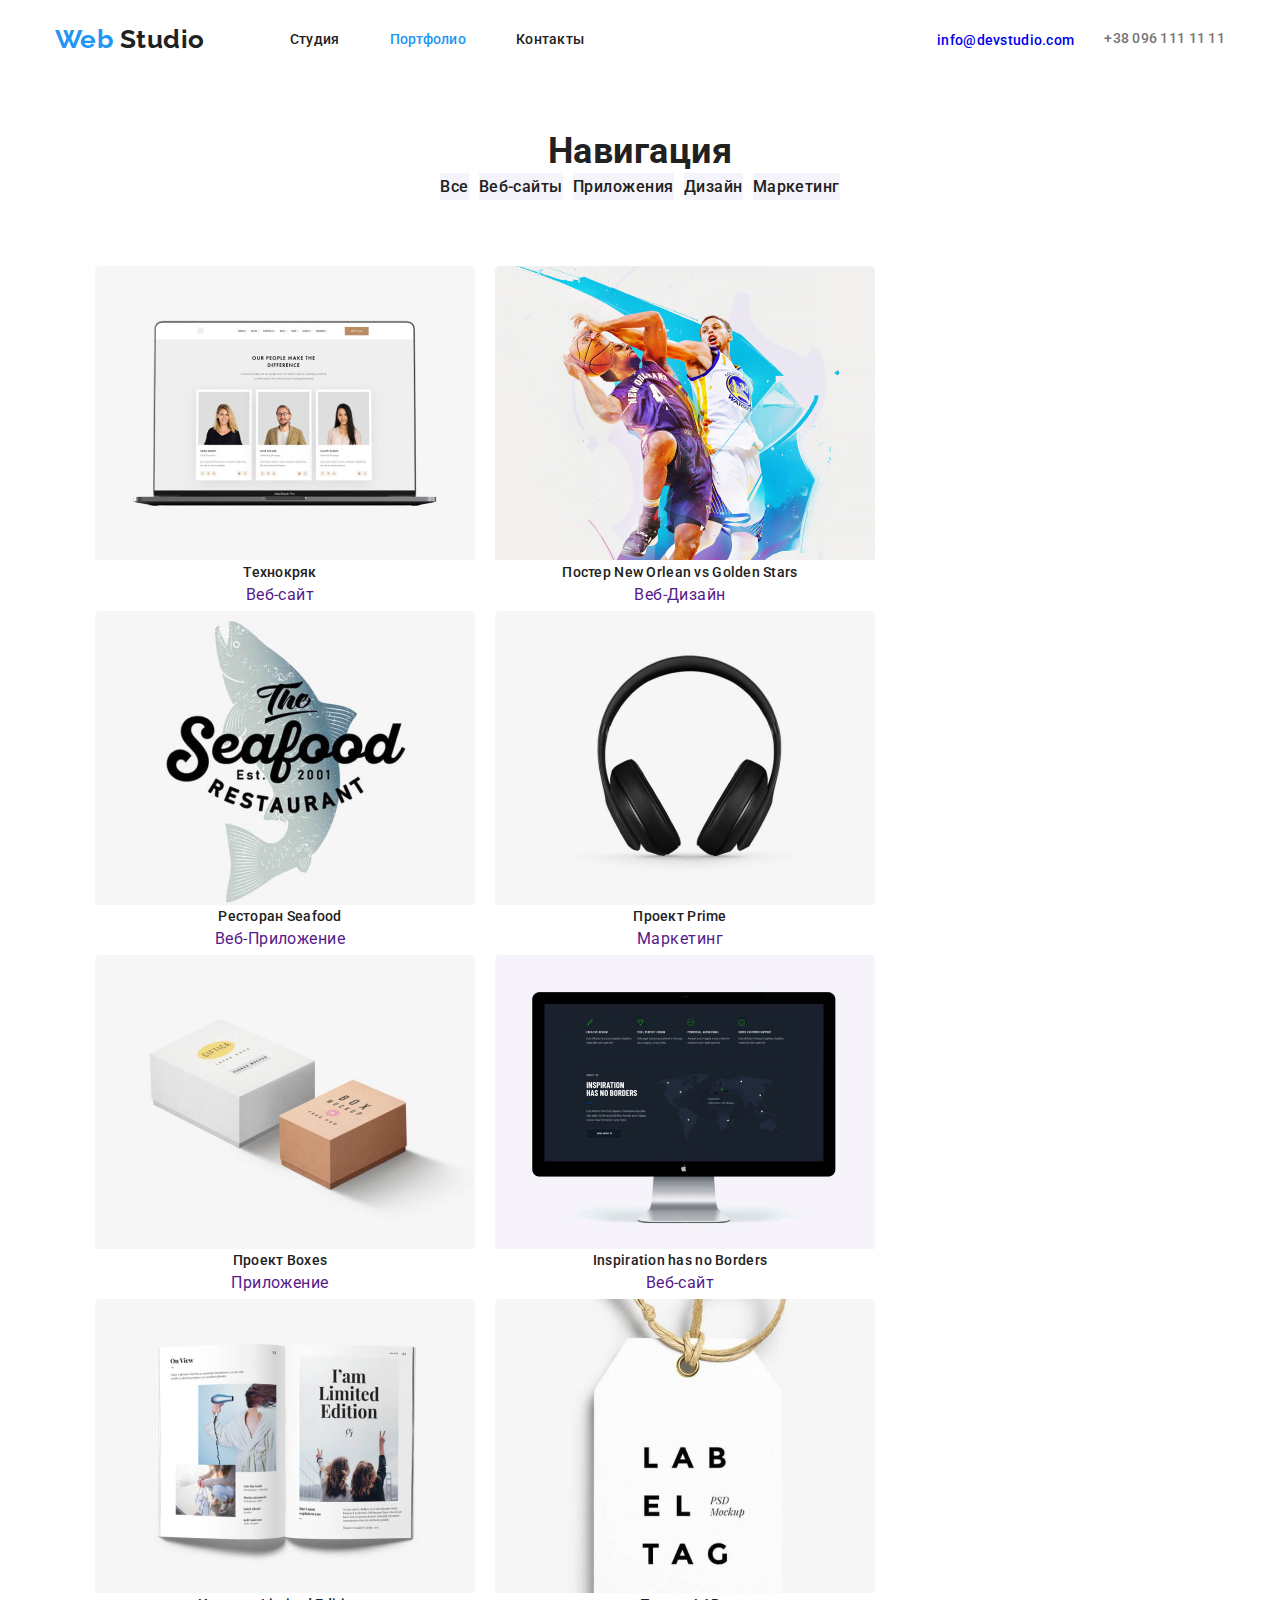
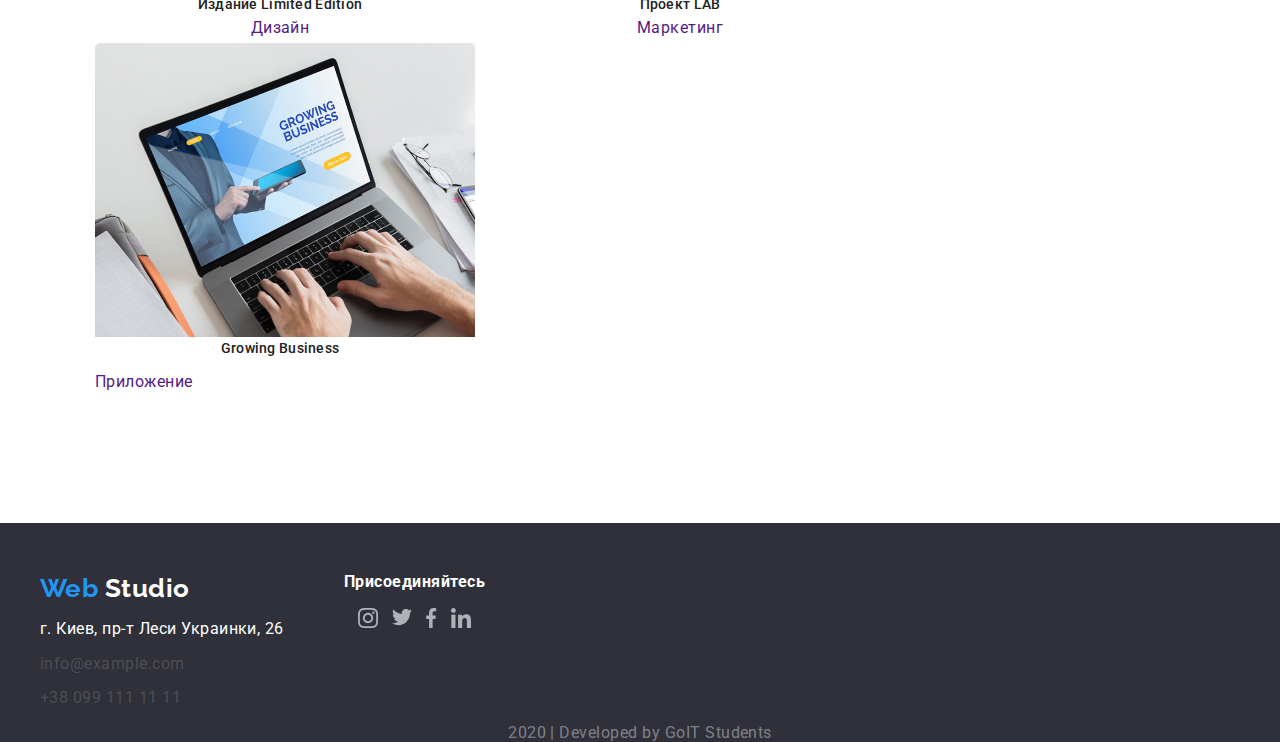
==== commit 34b2da76: "up" ====
--- a/portfolio.html
+++ b/portfolio.html
@@ -11,12 +11,12 @@
 </head>
 <body>
     <!--Шапка-->
-    <header class="section">
+    <header>
         <div class= "container" >
             <nav class="nav">
                 <a href ="./index.html" class="logo"><span class="web">Web</span> <span class="studio">Studio</span></a>
                  <ul class="site-nav">
-                   <li class="item"><a class="link" href="">Студия</a></li>
+                   <li class="item"><a class="link" href="portfolio.html">Студия</a></li>
                    <li class="item"><a class="link current" href="portfolio.html">Портфолио</a></li>
                    <li class="item"><a class="link"href="">Контакты</a></li>
                 </ul> 
@@ -30,20 +30,19 @@
          <!--Навигация-->
      <main>
             <section class="section">
-                <div class="container">
+             <div class="container">
                     <h1 class="section-portfolio">Навигация</h1> <!--скрить с css-->
-                    <ul class="button-portfolio">
-                        <li class="nav"><button type="button">Все</button></li>
-                        <li class="nav"><button type="button">Веб-сайты</button></li>
-                        <li class="nav"><button type="button">Приложения</button></li>
-                        <li class="nav"><button type="button">Дизайн</button></li>
-                        <li class="nav"><button type="button">Маркетинг</button></li>
-                  </div> 
+                    <ul class="portfolio">
+                        <li class="nav-portfolio"><a class="nav-link" href=""></a>Все</li>
+                        <li class="nav-portfolio"><a class="nav-link" href=""></a>Веб-сайты</li>
+                        <li class="nav-portfolio"><a class="nav-link" href=""></a>Приложения</li>
+                        <li class="nav-portfolio"><a class="nav-link" href=""></a>Дизайн</li>
+                        <li class="nav-portfolio last"> <a class="nav-link" href=""></a>Маркетинг</li>
+                  
                  </ul>
                 
                   <!--Портфолио-->
-                <ul class="section">              
-                   <div class="container  flex-portfolio" >
+                <ul class="section flex-portfolio">              
                     <li class="item"> 
                         <a href=""> 
                             <img src="./images/portfolio1.jpg" alt="Ноутбук"> 
@@ -116,8 +115,9 @@
                         </a>
                     </li> 
 
-                   </div>
+                   
                 </ul>
+            </div>
             </section>   
      </main>
      <!--Футер-->
--- a/css/styles.css
+++ b/css/styles.css
@@ -16,14 +16,23 @@
 ul {
     list-style: none;
 }
+a {
+    text-decoration: none;
+}
+
 /*Шапка*/
 .container {
-margin: 0 auto;
-width:0 auto;
-width: 1230px;
+margin:auto;
+width:auto;
+width: 1200px;
 padding-right: 15px;
 padding-left: 15px;
 
+}
+
+.section{
+padding-top: 50px;
+padding-bottom: 50px;
 }
 
 .nav{
@@ -63,7 +72,7 @@
 margin: 0px;
 padding: 0px;
 margin-left: 85px;
-margin-right: 330px;
+margin-right: auto;
 
 }
 
@@ -116,16 +125,8 @@
 
 }
 /*Банер*/
-.container {
-    
-    width: 1230px;
-    padding-right: 15px;
-    padding-left: 15px;
-    
-    }
 
 .hero-title{ 
-padding-top: 200px;
 margin-bottom: 46px;
 margin-top: 0px;
 
@@ -189,18 +190,18 @@
     margin-right: 0px;
 }
 .feature-list {
-    padding: 0;
-    margin: 0;
+    margin: 0px;
+    padding: 0px;
+
     display: flex;
-    padding-top: 30px;
-    padding-bottom: 94px;
+
     align-items: center
 
 }
 
 .feature-list .title {
-margin: 10px;
-
+margin: 0px;
+margin-bottom: 20px ;
 color: var(--title-text-color) ;
 
 font-weight: 700;
@@ -250,8 +251,10 @@
 }
 /*Наша команда*/
 .section-team {
-
+padding-top: 50px;
+padding-bottom: 50px;
 background-color: var(--background-button-color) ;
+
 }
 
 .team-list {
@@ -338,6 +341,7 @@
 .data{
 color: rgba(255, 255, 255, 0.4);
 text-align: center;
+margin: 0px;
 }
 
 .footer-media{
@@ -366,18 +370,6 @@
 color: var(--background-color)
 }
 /*Кнопка*/
-
-.button {
-
-color: var(--title-text-color);
-background-color: var(--background-button-color);
-
-font-family: Roboto;
-font-weight: 500;
-font-size: 16px;
-line-height: 1.7;
-}
-
 .button-primary{
 display: inline-block;
 border-radius: 4px;
@@ -391,10 +383,6 @@
 font-size: 16px;
 line-height: 1.9;
 }
-.button .nav :hover, :focus{
-    color: var(--background-color);
-    background-color: var(--accent-color);
-}
 
 
 /*Иконки*/
@@ -413,7 +401,7 @@
     }
 
 .title-portfolio {
-
+margin: 0px;
 color: var(--title-text-color);
 
 font-weight: 500;
@@ -422,7 +410,7 @@
 letter-spacing: 0.02em;
 text-align: center;
 }
-.button-portfolio{
+.portfolio{
 display: flex;
 justify-content: center;
 margin: 0;
@@ -435,22 +423,41 @@
 font-size: 16px;
 line-height: 1.7;
     }
+
+.nav-portfolio {
+margin-right: 10px;
+color: var(--title-text-color);
+background-color: var(--background-button-color);
+    
+font-family: Roboto;
+font-weight: 500;
+font-size: 16px;
+line-height: 1.7;}
+
+.nav-portfolio.last {
+    margin-right: 0px;
+}
+
+
 .flex-portfolio {
 display: flex;
 flex-wrap: wrap;
 }
 .flex-portfolio .item{
-width: 370;
+width: 370px;
 margin-right: 30px;
 }
 
-.flex-portfolio .item:nth-child(3n) {
+.flex-portfolion.item:nth-child(3n) 
+{
 margin-right: 0px;
 }
+
 
 
 /* Текст*/
 .text {
+margin: 0px;
 font-weight: 400;
 font-size: 16px;
 line-height: 1.9;
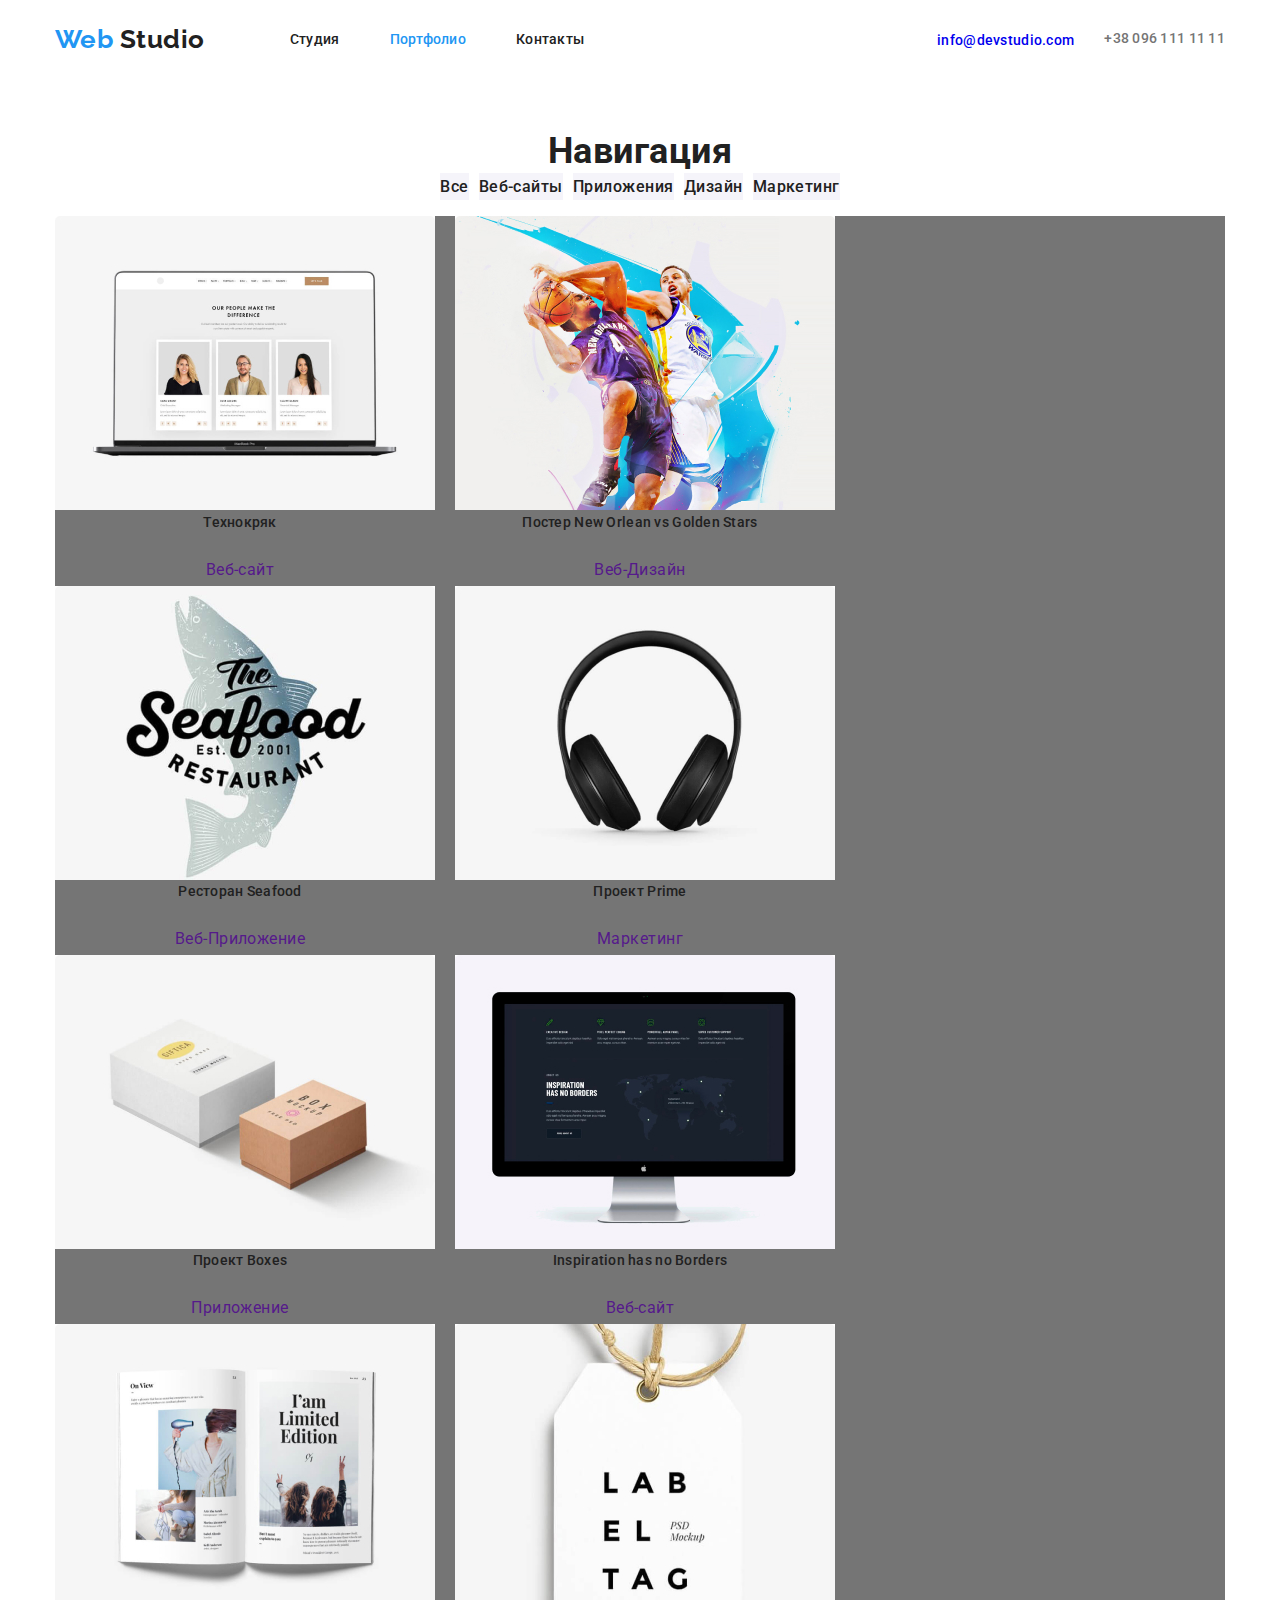
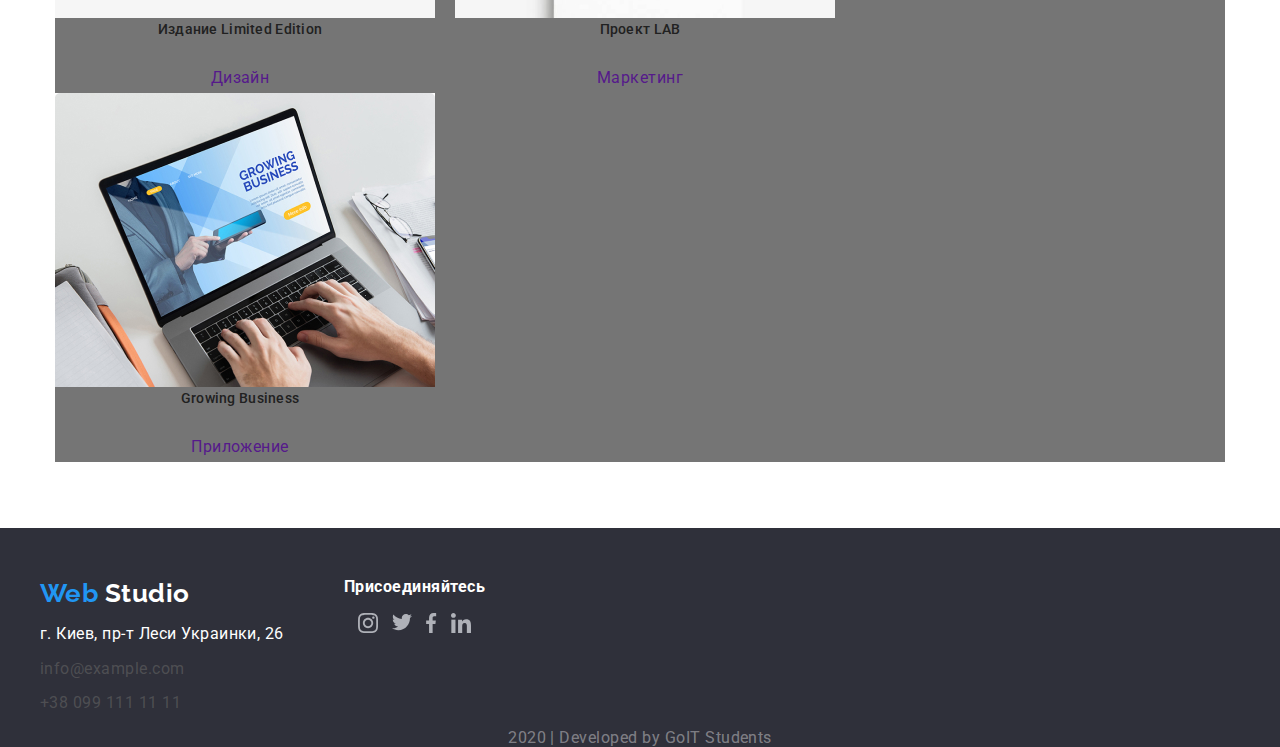
==== commit fcc713e3: "up" ====
--- a/portfolio.html
+++ b/portfolio.html
@@ -111,11 +111,9 @@
                         <a href=""> 
                             <img src="./images/portfolio9.jpg" alt="Ноутбук"> 
                             <h3 class="title-portfolio">Growing Business</h3> 
-                             <p>Приложение</p>
+                             <p class="text">Приложение</p>
                         </a>
-                    </li> 
-
-                   
+                    </li>    
                 </ul>
             </div>
             </section>   
--- a/css/styles.css
+++ b/css/styles.css
@@ -402,6 +402,7 @@
 
 .title-portfolio {
 margin: 0px;
+margin-bottom: 25px;
 color: var(--title-text-color);
 
 font-weight: 500;
@@ -435,10 +436,13 @@
 line-height: 1.7;}
 
 .nav-portfolio.last {
-    margin-right: 0px;
-}
-
-
+    margin-right: 0;
+}
+
+.section .flex-portfolio{
+padding: 0px;
+background-color: var(--primary-text-color);
+}
 .flex-portfolio {
 display: flex;
 flex-wrap: wrap;
@@ -448,8 +452,7 @@
 margin-right: 30px;
 }
 
-.flex-portfolion.item:nth-child(3n) 
-{
+ .item :nth-child(3n){
 margin-right: 0px;
 }
 
@@ -458,10 +461,11 @@
 /* Текст*/
 .text {
 margin: 0px;
+text-align: center;
 font-weight: 400;
 font-size: 16px;
 line-height: 1.9;
-text-align: center;
+
 }
 
 .text-about {
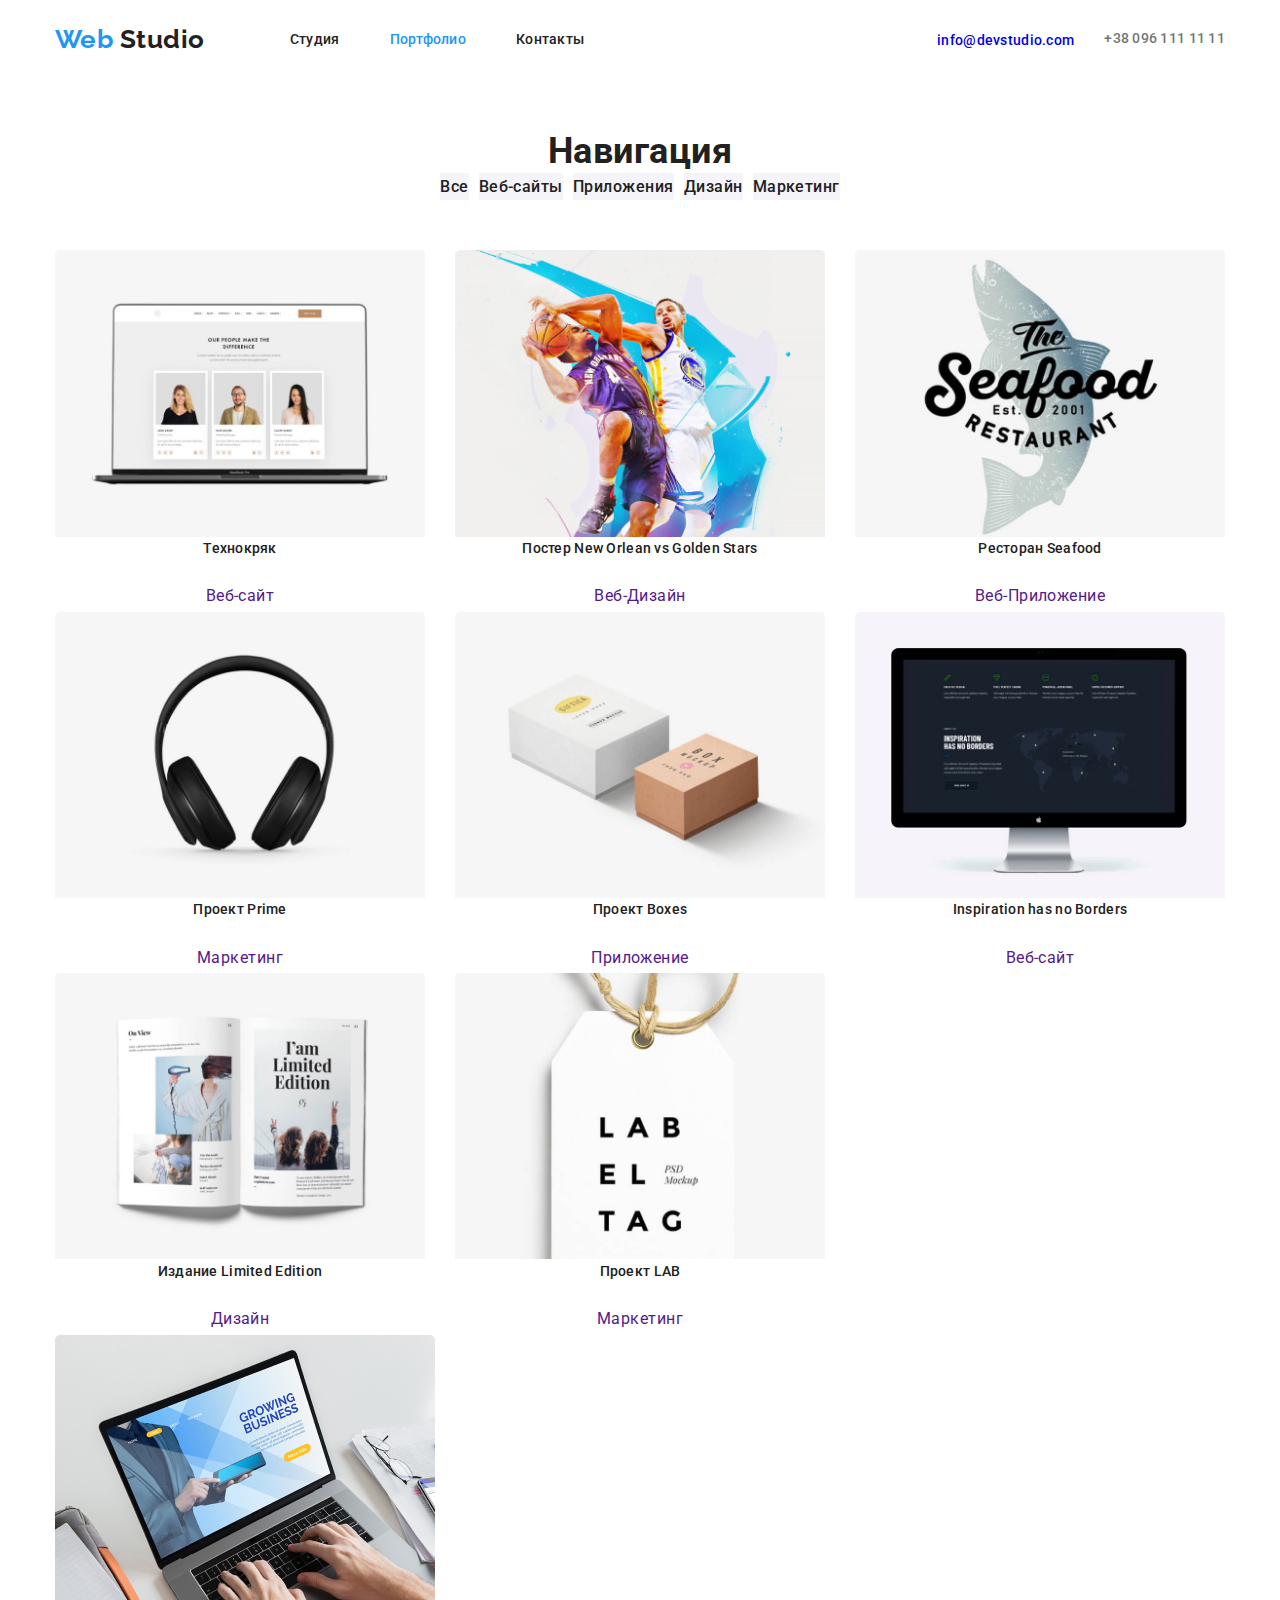
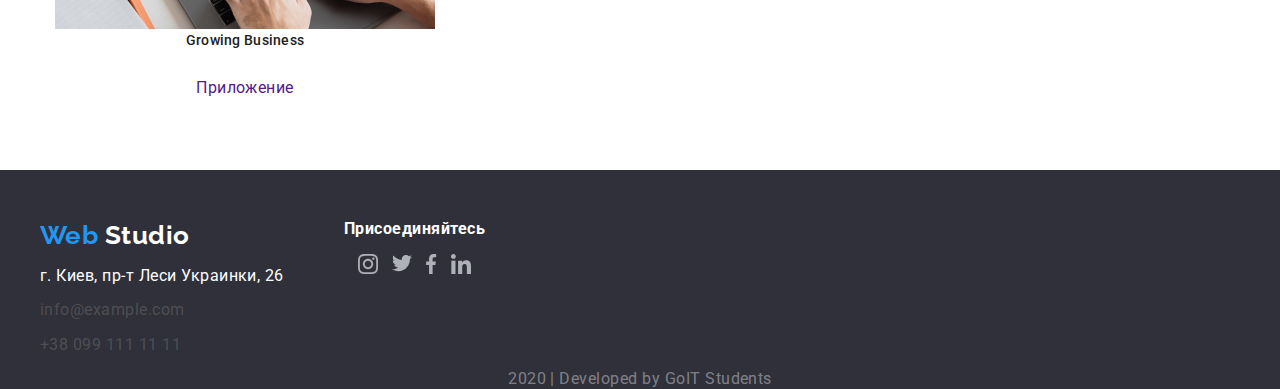
==== commit 48b89539: "last" ====
--- a/portfolio.html
+++ b/portfolio.html
@@ -16,7 +16,7 @@
             <nav class="nav">
                 <a href ="./index.html" class="logo"><span class="web">Web</span> <span class="studio">Studio</span></a>
                  <ul class="site-nav">
-                   <li class="item"><a class="link" href="portfolio.html">Студия</a></li>
+                   <li class="item"><a class="link" href="./index.html">Студия</a></li>
                    <li class="item"><a class="link current" href="portfolio.html">Портфолио</a></li>
                    <li class="item"><a class="link"href="">Контакты</a></li>
                 </ul> 
@@ -43,71 +43,71 @@
                 
                   <!--Портфолио-->
                 <ul class="section flex-portfolio">              
-                    <li class="item"> 
+                    <li class="list"> 
                         <a href=""> 
-                            <img src="./images/portfolio1.jpg" alt="Ноутбук"> 
+                            <img src="./images/portfolio1.jpg" width=370 alt="Ноутбук"> 
                             <h3 class="title-portfolio">Технокряк</h3> 
                              <p class="text">Веб-сайт</p>
                         </a>
                     </li>
                
-                    <li class="item"> 
+                    <li class="list"> 
                         <a href=""> 
-                            <img src="./images/portfolio2.jpg" alt="Ноутбук"> 
+                            <img src="./images/portfolio2.jpg" width=370 alt="Ноутбук"> 
                             <h3 class="title-portfolio">Постер New Orlean vs Golden Stars</h3> 
                              <p class="text">Веб-Дизайн</p>
                         </a>
                     </li>
     
-                    <li class="item"> 
+                    <li class="list"> 
                         <a href=""> 
-                            <img src="./images/portfolio3.jpg" alt="Ноутбук"> 
+                            <img src="./images/portfolio3.jpg" width=370 alt="Ноутбук"> 
                             <h3 class="title-portfolio">Ресторан Seafood</h3> 
                              <p class="text">Веб-Приложение</p>
                         </a>
                     </li>
     
-                    <li class="item"> 
+                    <li class="list"> 
                         <a href=""> 
-                            <img src="./images/portfolio4.jpg" alt="Ноутбук"> 
+                            <img src="./images/portfolio4.jpg" width=370 alt="Ноутбук"> 
                             <h3 class="title-portfolio">Проект Prime</h3> 
                              <p class="text">Маркетинг</p>
                         </a>
                     </li>
     
-                    <li class="item"> 
+                    <li class="list"> 
                         <a href=""> 
-                            <img src="./images/portfolio5.jpg" alt="Ноутбук"> 
+                            <img src="./images/portfolio5.jpg" width=370 alt="Ноутбук"> 
                             <h3 class="title-portfolio">Проект Boxes</h3> 
                              <p class="text">Приложение</p>
                         </a>
                     </li>
     
-                    <li class="item"> 
+                    <li class="list"> 
                         <a href=""> 
-                            <img src="./images/portfolio6.jpg" alt="Ноутбук"> 
+                            <img src="./images/portfolio6.jpg" width=370 alt="Ноутбук"> 
                             <h3 class="title-portfolio">Inspiration has no Borders</h3> 
                              <p class="text">Веб-сайт</p>
                         </a>
                        </li>
     
-                    <li class="item"> 
+                    <li class="list"> 
                         <a href=""> 
-                            <img src="./images/portfolio7.jpg" alt="Ноутбук"> 
+                            <img src="./images/portfolio7.jpg" width=370 alt="Ноутбук"> 
                             <h3 class="title-portfolio">Издание Limited Edition</h3> 
                              <p class="text">Дизайн</p>
                         </a>
                        </li>
     
-                    <li class="item"> 
+                    <li class="list"> 
                         <a href=""> 
-                            <img src="./images/portfolio8.jpg" alt="Ноутбук"> 
+                            <img src="./images/portfolio8.jpg" width=370 alt="Ноутбук"> 
                             <h3 class="title-portfolio">Проект LAB</h3> 
                              <p class="text">Маркетинг</p>
                         </a>
                     </li>
       
-                    <li class="item"> 
+                    <li class="list"> 
                         <a href=""> 
                             <img src="./images/portfolio9.jpg" alt="Ноутбук"> 
                             <h3 class="title-portfolio">Growing Business</h3> 
--- a/css/styles.css
+++ b/css/styles.css
@@ -416,6 +416,7 @@
 justify-content: center;
 margin: 0;
 padding: 0;
+margin-bottom: 50px;
 
 color: var(--title-text-color);
     
@@ -441,20 +442,21 @@
 
 .section .flex-portfolio{
 padding: 0px;
-background-color: var(--primary-text-color);
-}
+}
+.list {
+margin: 0px;
+padding: 0px;
+margin-right: 30px;
+}
+.list:nth-child(3n) {
+margin-right: 0px ;
+}
+
 .flex-portfolio {
 display: flex;
 flex-wrap: wrap;
 }
-.flex-portfolio .item{
-width: 370px;
-margin-right: 30px;
-}
-
- .item :nth-child(3n){
-margin-right: 0px;
-}
+
 
 
 
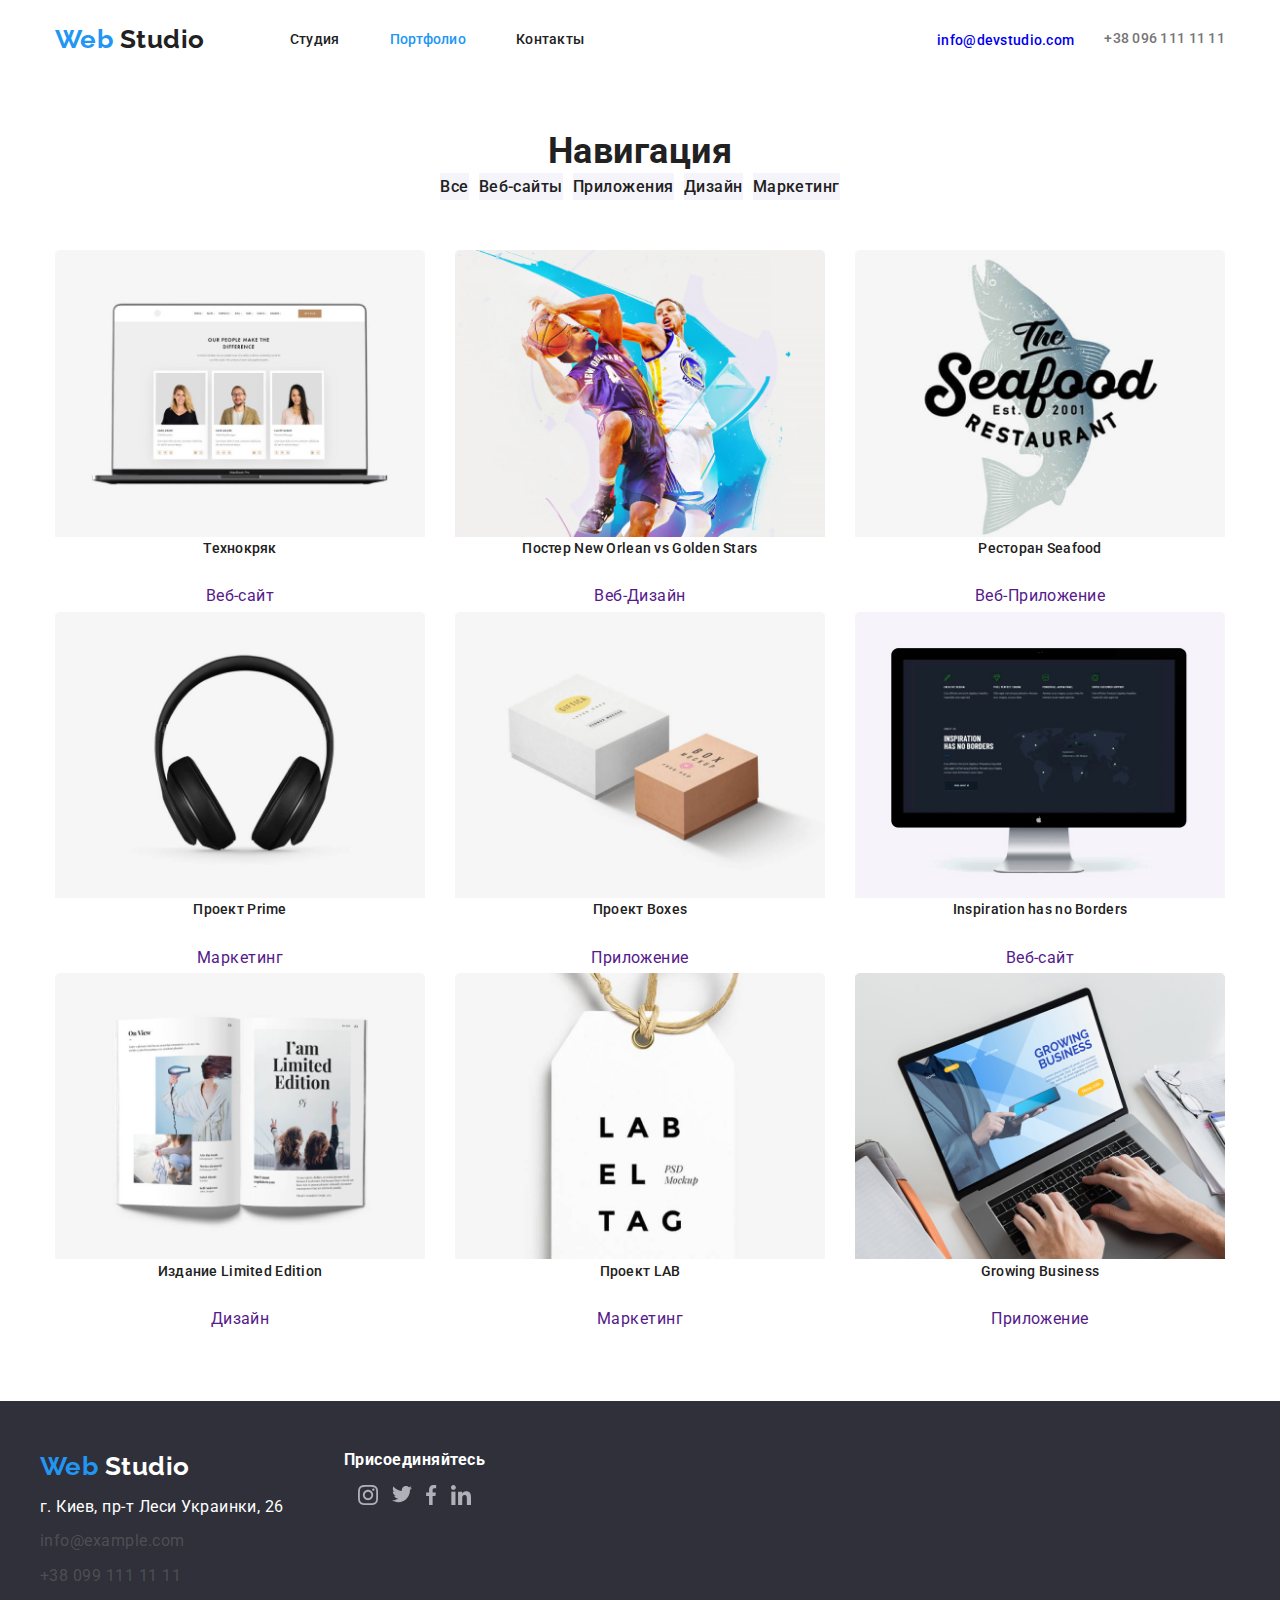
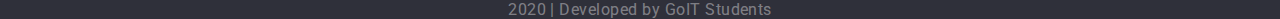
==== commit 14803915: "last" ====
--- a/portfolio.html
+++ b/portfolio.html
@@ -106,10 +106,9 @@
                              <p class="text">Маркетинг</p>
                         </a>
                     </li>
-      
                     <li class="list"> 
                         <a href=""> 
-                            <img src="./images/portfolio9.jpg" alt="Ноутбук"> 
+                            <img src="./images/portfolio9.jpg" width=370 alt="Ноутбук"> 
                             <h3 class="title-portfolio">Growing Business</h3> 
                              <p class="text">Приложение</p>
                         </a>
--- a/css/styles.css
+++ b/css/styles.css
@@ -449,7 +449,7 @@
 margin-right: 30px;
 }
 .list:nth-child(3n) {
-margin-right: 0px ;
+margin-right: 0px;
 }
 
 .flex-portfolio {
